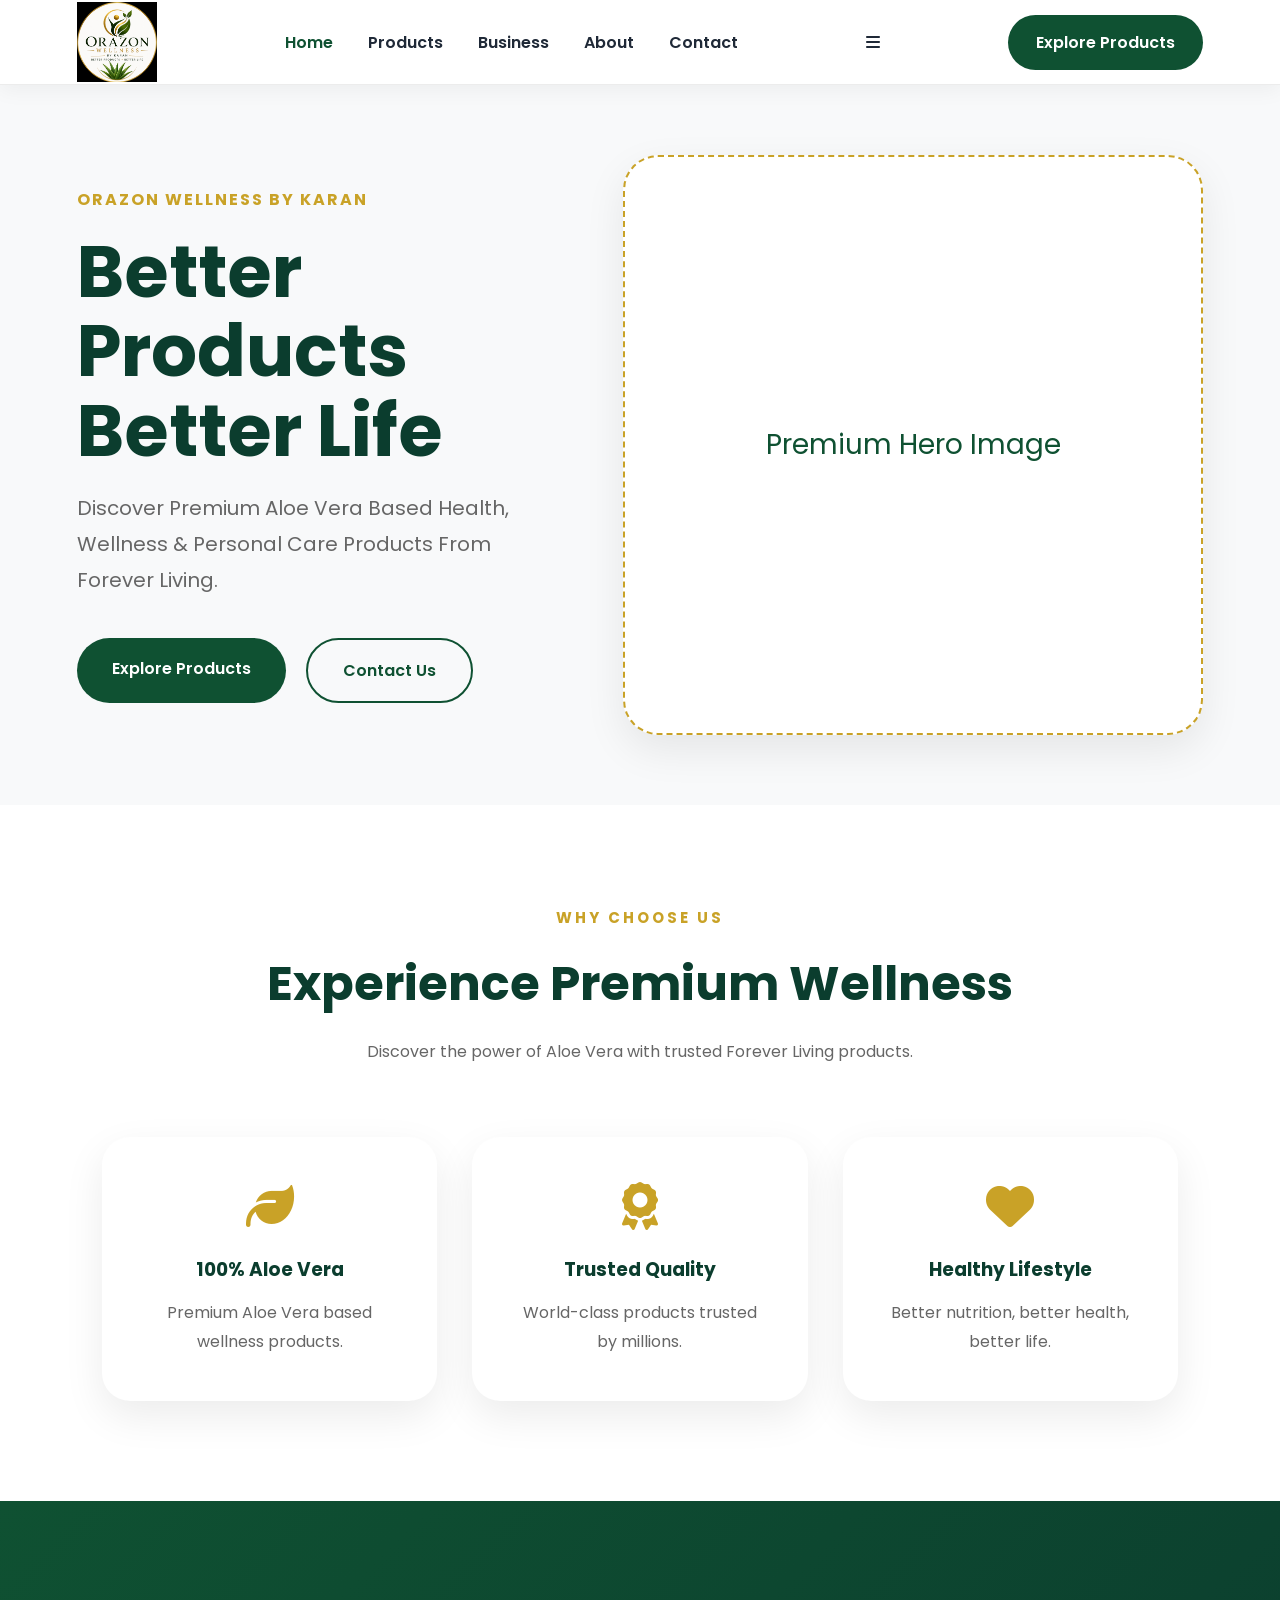
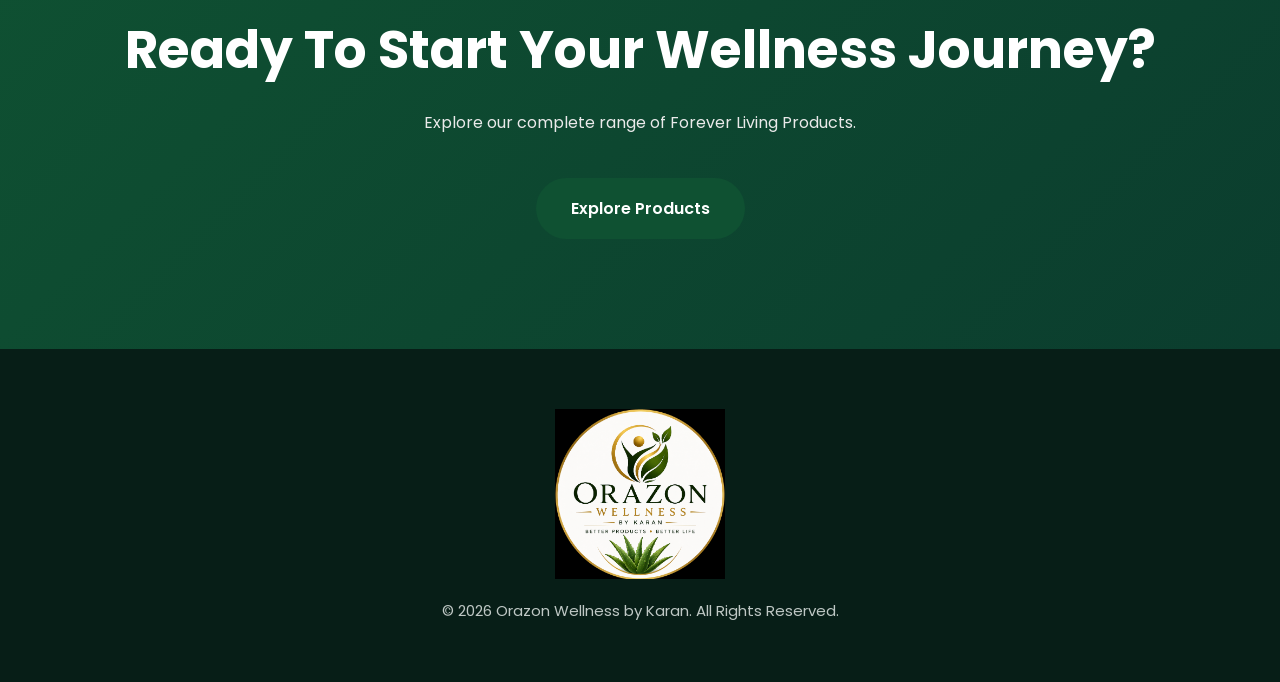
==== index.html @ a156e87a "Add menu toggle button to index.html Added a menu toggle button with an icon for navigation." ====
<!DOCTYPE html>
<html lang="en">

<head>

    <meta charset="UTF-8">

    <meta name="viewport" content="width=device-width, initial-scale=1.0">

    <title>Orazon Wellness | Better Products Better Life</title>

    <link rel="stylesheet" href="style.css">

    <link rel="preconnect" href="https://fonts.googleapis.com">

    <link rel="preconnect" href="https://fonts.gstatic.com" crossorigin>

    <link href="https://fonts.googleapis.com/css2?family=Poppins:wght@300;400;500;600;700;800&display=swap" rel="stylesheet">

    <link rel="stylesheet"
    href="https://cdnjs.cloudflare.com/ajax/libs/font-awesome/6.7.2/css/all.min.css">

</head>

<body>

<!-- ================= HEADER ================= -->

<header class="hero">

    <!-- =============== NAVBAR =============== -->

    <nav class="navbar">

        <a href="index.html" class="logo">

            <img src="images/logo.png" alt="Orazon Wellness Logo">

        </a>

        <ul class="nav-menu">

            <li><a class="active" href="index.html">Home</a></li>

            <li><a href="products.html">Products</a></li>

            <li><a href="business.html">Business</a></li>

            <li><a href="about.html">About</a></li>

            <li><a href="contact.html">Contact</a></li>

        </ul>
        <div class="menu-toggle">

    <i class="fa-solid fa-bars"></i>

</div>

        <a href="products.html" class="nav-btn">

            Explore Products

        </a>

    </nav>

    <!-- =============== HERO =============== -->

    <section class="hero-section">

        <div class="hero-left">

            <span class="hero-top">

                ORAZON WELLNESS BY KARAN

            </span>

            <h1>

                Better Products
                <br>
                Better Life

            </h1>

            <p>

                Discover Premium Aloe Vera Based
                Health, Wellness & Personal Care Products
                From Forever Living.

            </p>

            <div class="hero-buttons">

                <a href="products.html" class="primary-btn">

                    Explore Products

                </a>

                <a href="contact.html" class="secondary-btn">

                    Contact Us

                </a>

            </div>

        </div>

        <div class="hero-right">

            <!-- Hero image પછી ઉમેરશું -->

            <div class="hero-placeholder">

                Premium Hero Image

            </div>

        </div>

    </section>

</header>
<!-- ================= FEATURES ================= -->

<section class="features">

    <div class="container">

        <div class="section-title">

            <span>WHY CHOOSE US</span>

            <h2>Experience Premium Wellness</h2>

            <p>
                Discover the power of Aloe Vera with trusted
                Forever Living products.
            </p>

        </div>

        <div class="features-grid">

            <div class="feature-card">

                <i class="fa-solid fa-leaf"></i>

                <h3>100% Aloe Vera</h3>

                <p>
                    Premium Aloe Vera based wellness products.
                </p>

            </div>

            <div class="feature-card">

                <i class="fa-solid fa-award"></i>

                <h3>Trusted Quality</h3>

                <p>
                    World-class products trusted by millions.
                </p>

            </div>

            <div class="feature-card">

                <i class="fa-solid fa-heart"></i>

                <h3>Healthy Lifestyle</h3>

                <p>
                    Better nutrition, better health, better life.
                </p>

            </div>

        </div>

    </div>

</section>

<!-- ================= CALL TO ACTION ================= -->

<section class="cta">

    <div class="container">

        <h2>Ready To Start Your Wellness Journey?</h2>

        <p>

            Explore our complete range of Forever Living Products.

        </p>

        <a href="products.html" class="primary-btn">

            Explore Products

        </a>

    </div>

</section>

<!-- ================= FOOTER ================= -->

<footer class="footer">

    <div class="container">

        <img src="images/logo.png" alt="Logo" class="footer-logo">

        <p>

            © 2026 Orazon Wellness by Karan.
            All Rights Reserved.

        </p>

    </div>

</footer>

</body>

</html>
---- style.css ----
/*=========================================
        ORAZON WELLNESS
   Apple + Rolex + Forever Style
==========================================*/

/* Google Font */
@import url('https://fonts.googleapis.com/css2?family=Poppins:wght@300;400;500;600;700;800&display=swap');

/* Reset */

*{
    margin:0;
    padding:0;
    box-sizing:border-box;
    font-family:'Poppins',sans-serif;
}

html{
    scroll-behavior:smooth;
}

body{
    background:#F8F9FA;
    color:#1F2937;
    overflow-x:hidden;
}

a{
    text-decoration:none;
}

ul{
    list-style:none;
}

img{
    max-width:100%;
    display:block;
}

/*=========================================
              COLORS
==========================================*/

:root{

    --green:#0F5132;
    --dark:#0B3D2E;
    --gold:#C9A227;
    --white:#ffffff;
    --light:#F8F9FA;
    --text:#1F2937;

    --shadow:0 15px 40px rgba(0,0,0,.08);

}

/*=========================================
              HEADER
==========================================*/

..hero{

    min-height:100vh;

    background:
    radial-gradient(circle at top right,
    rgba(201,162,39,.15),
    transparent 35%),

    radial-gradient(circle at bottom left,
    rgba(15,81,50,.08),
    transparent 40%),

    linear-gradient(135deg,#ffffff,#f8faf9);

}
/*=========================================
              NAVBAR
==========================================*/

.navbar{

    width:100%;
    height:85px;

    display:flex;
    justify-content:space-between;
    align-items:center;

    padding:0 6%;

    position:sticky;
    top:0;

    background:rgba(255,255,255,.95);

    backdrop-filter:blur(15px);

    border-bottom:1px solid #ececec;

    box-shadow:0 5px 20px rgba(0,0,0,.05);

    z-index:999;

}
.logo img{

    width:80px;
    height:auto;
    display:block;

}

.nav-menu{

    display:flex;
    align-items:center;
    gap:35px;

}

.nav-menu a{

    color:var(--text);

    font-weight:600;

    transition:.35s;

}

.nav-menu a:hover{

    color:var(--green);

}

.nav-menu .active{

    color:var(--green);

}

.nav-btn{

    background:var(--green);

    color:#fff;

    padding:15px 28px;

    border-radius:50px;

    font-weight:600;

    transition:.35s;

}

.nav-btn:hover{

    background:var(--gold);

    color:var(--dark);

}

/*=========================================
            HERO SECTION
==========================================*/
.hero-section{

    width:100%;

    max-width:1450px;

    margin:auto;

    padding:70px 6%;

    display:flex;

    justify-content:space-between;

    align-items:center;

    gap:80px;

}
.hero-left{

    flex:1;

}

.hero-top{

    color:var(--gold);

    font-weight:700;

    letter-spacing:2px;

}

.hero-left h1{

    font-size:72px;

    color:var(--dark);

    line-height:1.1;

    margin:20px 0;

}

.hero-left p{

    font-size:20px;

    line-height:1.8;

    color:#666;

    margin-bottom:40px;

}

.hero-buttons{

    display:flex;

    gap:20px;

}

.primary-btn{

    background:var(--green);

    color:#fff;

    padding:18px 35px;

    border-radius:50px;

    font-weight:600;

    transition:.35s;

}

.primary-btn:hover{

    background:var(--gold);

    color:var(--dark);

}

.secondary-btn{

    border:2px solid var(--green);

    color:var(--green);

    padding:18px 35px;

    border-radius:50px;

    font-weight:600;

    transition:.35s;

}

.secondary-btn:hover{

    background:var(--green);

    color:#fff;

}

.hero-right{

    flex:1;

    display:flex;

    justify-content:center;

}

.hero-placeholder{

    width:580px;
    height:580px;

    border-radius:35px;

    background:#fff;

    border:2px dashed var(--gold);

    display:flex;

    justify-content:center;

    align-items:center;

    font-size:28px;

    color:var(--green);

    box-shadow:var(--shadow);

    transition:.4s;

    cursor:pointer;
        
}
.hero-placeholder:hover{

    transform:translateY(-8px);

    box-shadow:0 25px 60px rgba(0,0,0,.12);

}

/*=========================================
            FEATURES SECTION
=========================================*/

.features{

    padding:100px 8%;

    background:#fff;

}

.container{

    max-width:1400px;

    margin:auto;

}

.section-title{

    text-align:center;

    margin-bottom:70px;

}

.section-title span{

    color:var(--gold);

    font-size:15px;

    font-weight:700;

    letter-spacing:3px;

}

.section-title h2{

    font-size:48px;

    color:var(--dark);

    margin:18px 0;

}

.section-title p{

    color:#666;

    max-width:700px;

    margin:auto;

    line-height:1.8;

}

.features-grid{

    display:grid;

    grid-template-columns:repeat(3,1fr);

    gap:35px;

}

.feature-card{

    background:#fff;

    padding:45px;

    border-radius:28px;

    text-align:center;

    box-shadow:0 15px 40px rgba(0,0,0,.08);

    transition:.35s;

}

.feature-card:hover{

    transform:translateY(-10px);

}

.feature-card i{

    font-size:48px;

    color:var(--gold);

    margin-bottom:25px;

}

.feature-card h3{

    color:var(--dark);

    margin-bottom:15px;

}

.feature-card p{

    color:#666;

    line-height:1.8;

}

/*=========================================
            CTA SECTION
=========================================*/

.cta{

    padding:110px 8%;

    background:linear-gradient(135deg,#0F5132,#0B3D2E);

    text-align:center;

}

.cta h2{

    color:#fff;

    font-size:52px;

    margin-bottom:20px;

}

.cta p{

    color:#EAEAEA;

    max-width:700px;

    margin:auto;

    line-height:1.8;

    margin-bottom:40px;

}

.cta .primary-btn{

    display:inline-block;

}

/*=========================================
            FOOTER
=========================================*/

.footer{

    background:#071E17;

    padding:60px 8%;

    text-align:center;

}

.footer-logo{

    width:170px;

    margin:auto;

    margin-bottom:20px;

}

.footer p{

    color:#BFC8C5;

    font-size:15px;

}

/*=========================================
        WHATSAPP BUTTON
=========================================*/

.whatsapp{

    position:fixed;

    right:25px;

    bottom:25px;

    width:65px;

    height:65px;

    background:#25D366;

    color:#fff;

    border-radius:50%;

    display:flex;

    justify-content:center;

    align-items:center;

    font-size:30px;

    box-shadow:0 10px 30px rgba(0,0,0,.25);

    transition:.3s;

    z-index:9999;

}

.whatsapp:hover{

    transform:scale(1.12);

}
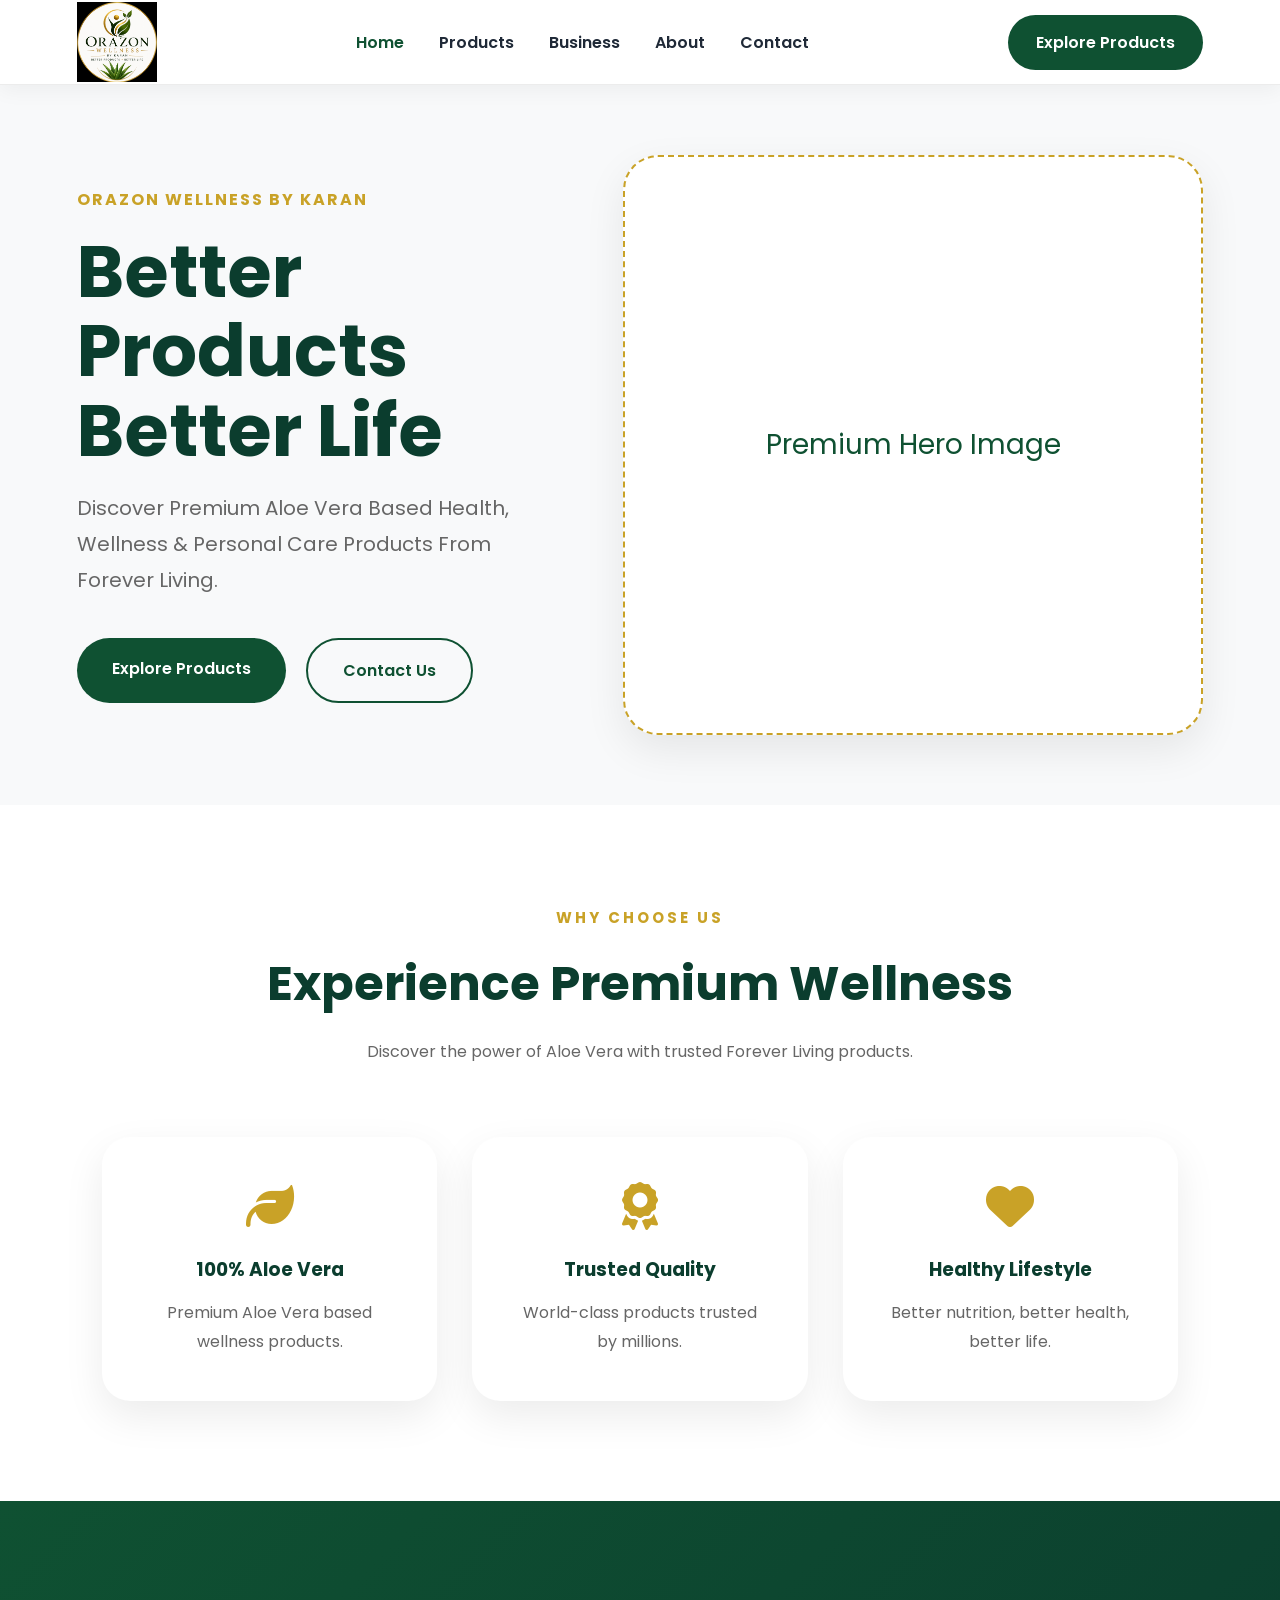
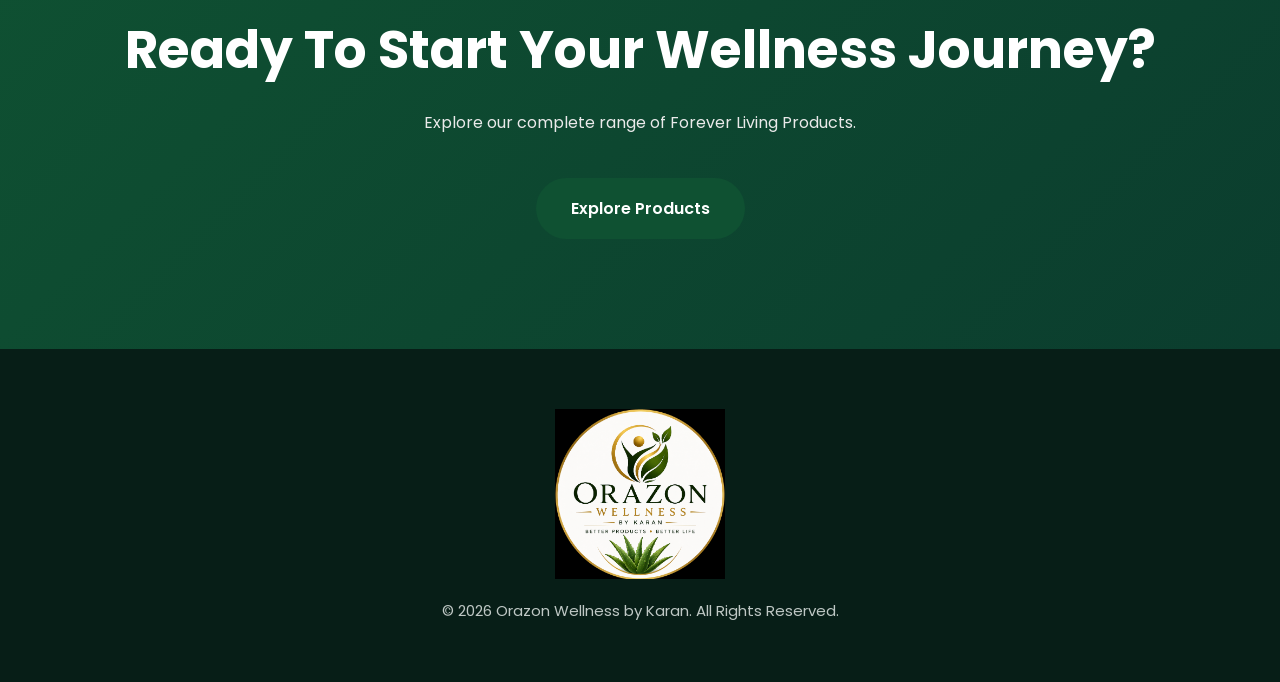
==== commit 3413d217: "Implement menu toggle functionality Added a script to toggle the navigation menu visibility." ====
--- a/index.html
+++ b/index.html
@@ -21,7 +21,6 @@
     href="https://cdnjs.cloudflare.com/ajax/libs/font-awesome/6.7.2/css/all.min.css">
 
 </head>
-
 <body>
 
 <!-- ================= HEADER ================= -->
@@ -232,6 +231,23 @@
 
 </footer>
 
+<script>
+
+const menuToggle = document.querySelector(".menu-toggle");
+
+const navMenu = document.querySelector(".nav-menu");
+
+menuToggle.addEventListener("click", () => {
+
+    navMenu.classList.toggle("show-menu");
+
+});
+
+</script>
+
 </body>
 
 </html>
+</body>
+
+</html>
--- a/style.css
+++ b/style.css
@@ -569,3 +569,37 @@
     transform:scale(1.12);
 
 }
+/*=========================
+   MOBILE NAVBAR
+=========================*/
+
+.menu-toggle{
+
+    display:none;
+    font-size:30px;
+    color:var(--green);
+    cursor:pointer;
+
+}
+
+@media(max-width:768px){
+
+    .menu-toggle{
+
+        display:block;
+
+    }
+
+    .nav-btn{
+
+        display:none;
+
+    }
+
+    .nav-menu{
+
+        display:none;
+
+    }
+
+}
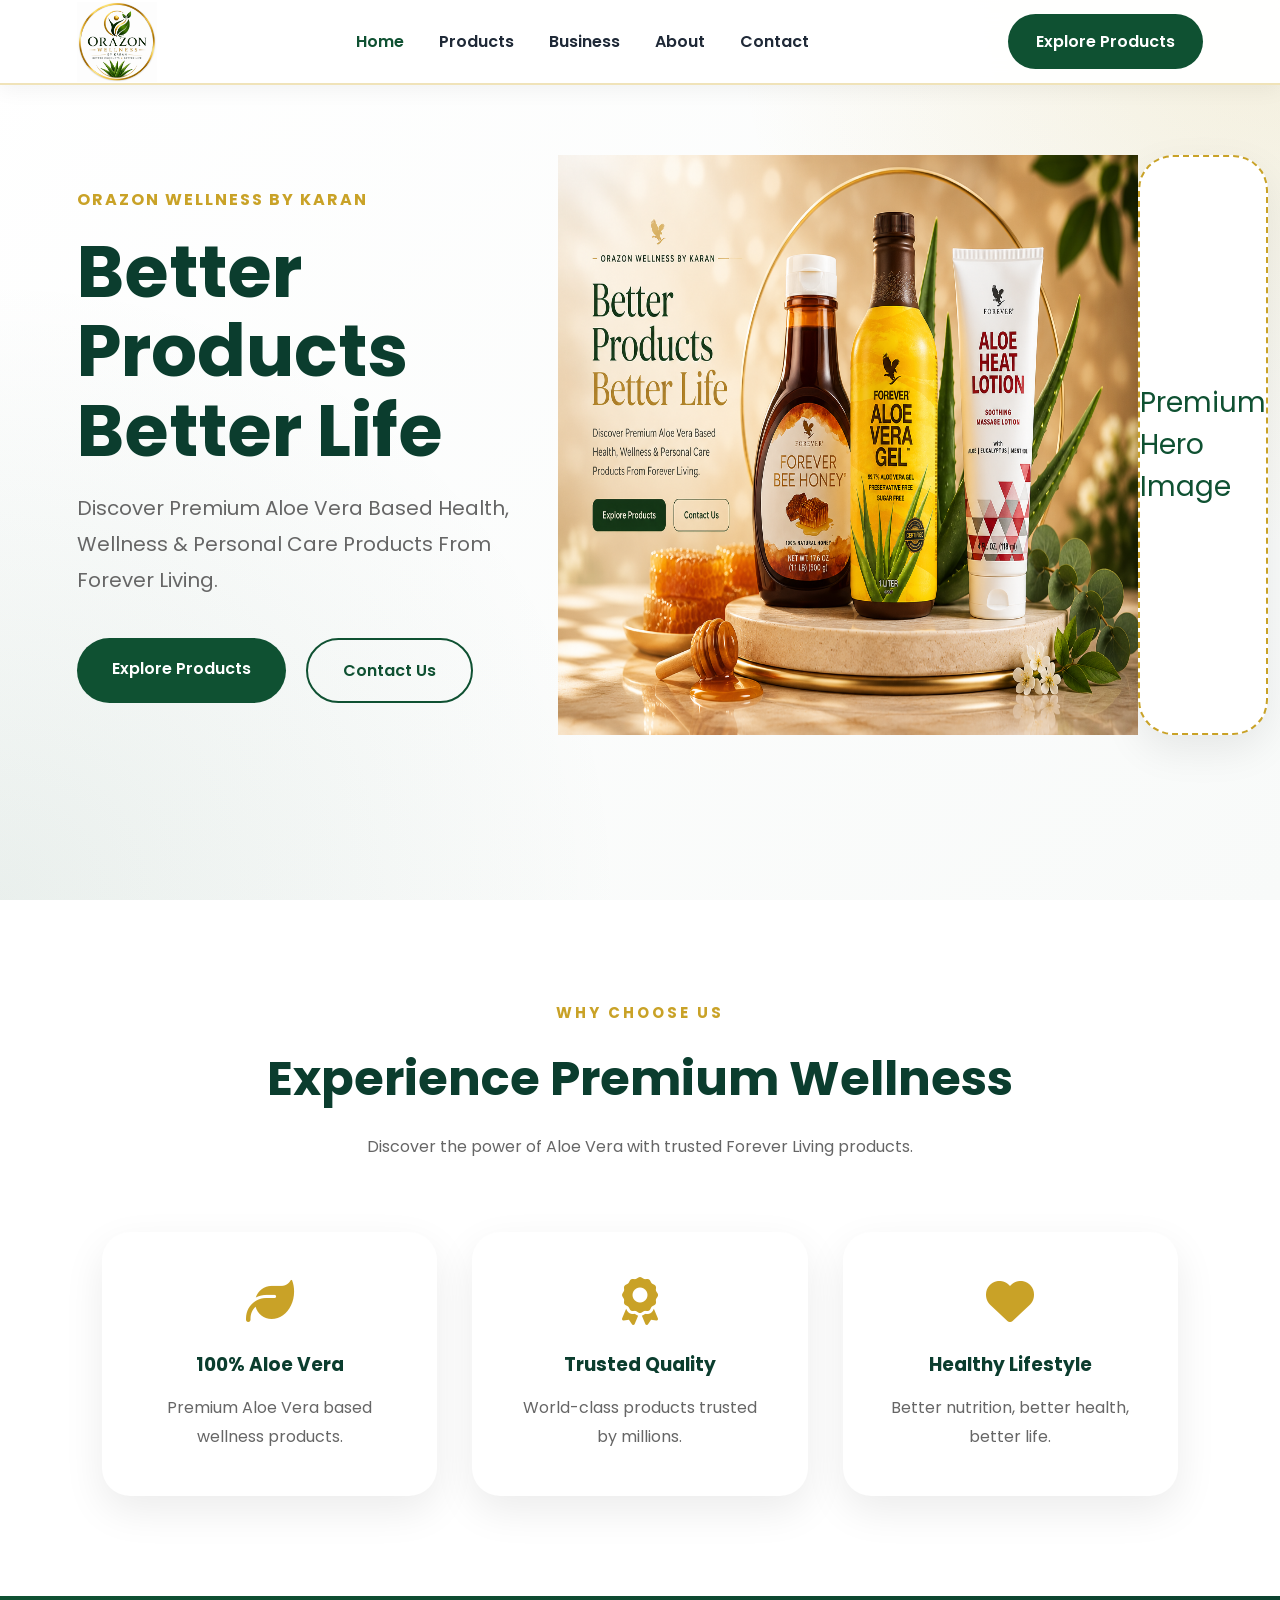
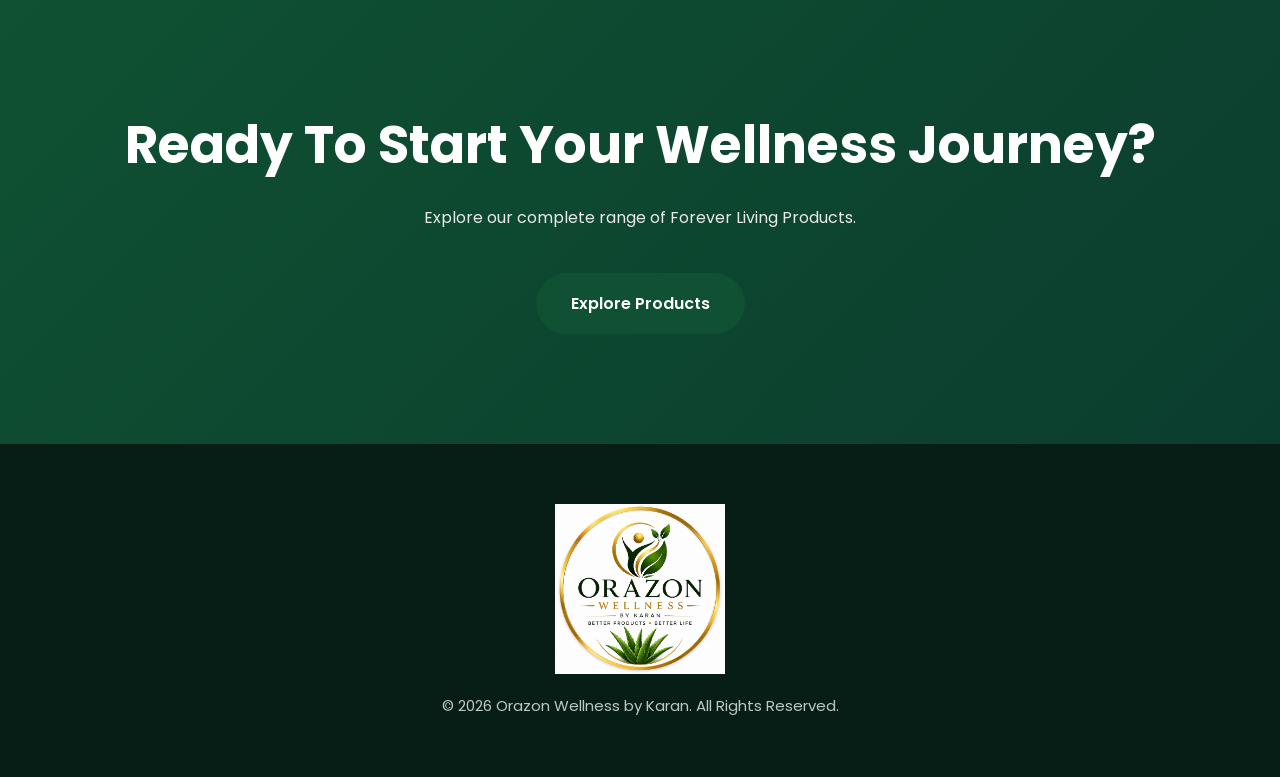
==== commit 4eee6ab5: "Add hero image to the right section of index.html" ====
--- a/index.html
+++ b/index.html
@@ -112,7 +112,7 @@
 
         <div class="hero-right">
 
-            <!-- Hero image પછી ઉમેરશું -->
+            <img src="images/hero-products.png" alt="Orazon Wellness Hero">
 
             <div class="hero-placeholder">
 
--- a/style.css
+++ b/style.css
@@ -59,7 +59,7 @@
               HEADER
 ==========================================*/
 
-..hero{
+.hero{
 
     min-height:100vh;
 
@@ -96,8 +96,7 @@
     background:rgba(255,255,255,.95);
 
     backdrop-filter:blur(15px);
-
-    border-bottom:1px solid #ececec;
+    border-bottom:2px solid rgba(212,175,55,.35);
 
     box-shadow:0 5px 20px rgba(0,0,0,.05);
 
@@ -569,37 +568,133 @@
     transform:scale(1.12);
 
 }
-/*=========================
-   MOBILE NAVBAR
-=========================*/
+/* ================= MOBILE ================= */
 
 .menu-toggle{
-
     display:none;
-    font-size:30px;
+    font-size:28px;
     color:var(--green);
     cursor:pointer;
-
-}
-
-@media(max-width:768px){
+}
+
+@media (max-width:768px){
+
+.logo{
+    width:48px;
+    height:48px;
+
+    display:flex;
+    justify-content:center;
+    align-items:center;
+}
+
+.logo img{
+    width:48px;
+    height:48px;
+
+    object-fit:contain;
+    display:block;
+}
+    /* Navbar */
+
+    .navbar{
+        height:70px;
+        padding:0 20px;
+    }
 
     .menu-toggle{
-
         display:block;
-
     }
 
     .nav-btn{
-
         display:none;
-
     }
 
     .nav-menu{
-
+        position:absolute;
+        top:70px;
+        left:0;
+        width:100%;
+        background:#fff;
         display:none;
-
-    }
-
-}
+        flex-direction:column;
+        align-items:center;
+        gap:20px;
+        padding:25px 0;
+        box-shadow:0 10px 25px rgba(0,0,0,.08);
+        z-index:999;
+    }
+
+    .nav-menu.show-menu{
+        display:flex;
+    }
+
+    /* Hero */
+
+    .hero-section{
+        flex-direction:column-reverse;
+        text-align:center;
+        gap:40px;
+        padding:50px 6%;
+    }
+
+    .hero-left h1{
+        font-size:42px;
+        line-height:1.2;
+    }
+
+    .hero-top{
+        font-size:14px;
+        letter-spacing:2px;
+    }
+
+    .hero-left p{
+        font-size:17px;
+    }
+
+    .hero-buttons{
+        justify-content:center;
+        flex-wrap:wrap;
+        gap:15px;
+    }
+
+    .primary-btn,
+    .secondary-btn{
+        padding:14px 24px;
+    }
+
+    .hero-placeholder{
+        width:100%;
+        max-width:320px;
+        height:320px;
+    }
+
+    /* Features */
+
+    .features-grid{
+        grid-template-columns:1fr;
+        gap:25px;
+    }
+
+    .feature-card{
+        padding:30px;
+    }
+
+    /* CTA */
+
+    .cta{
+        padding:80px 6%;
+    }
+
+    .cta h2{
+        font-size:34px;
+    }
+
+    /* Footer */
+
+    .footer{
+        text-align:center;
+        padding:40px 6%;
+    }
+
+}
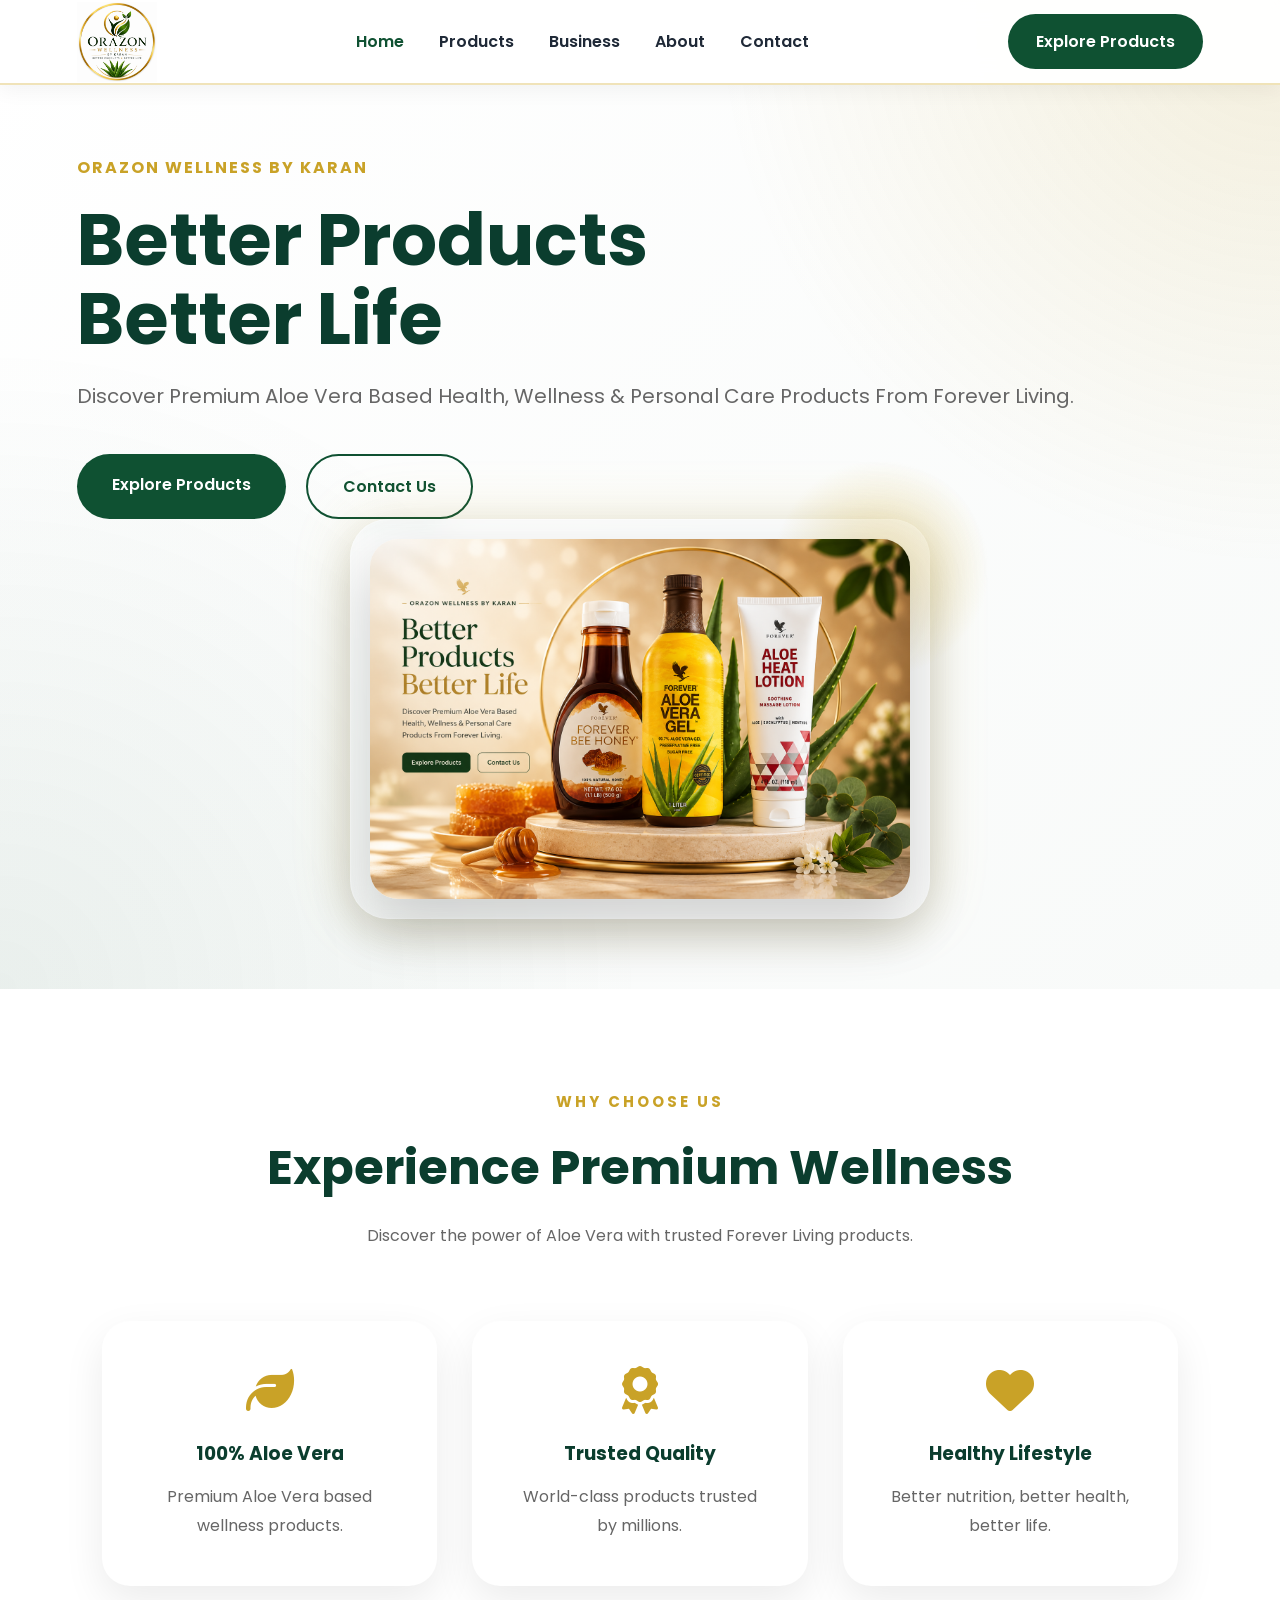
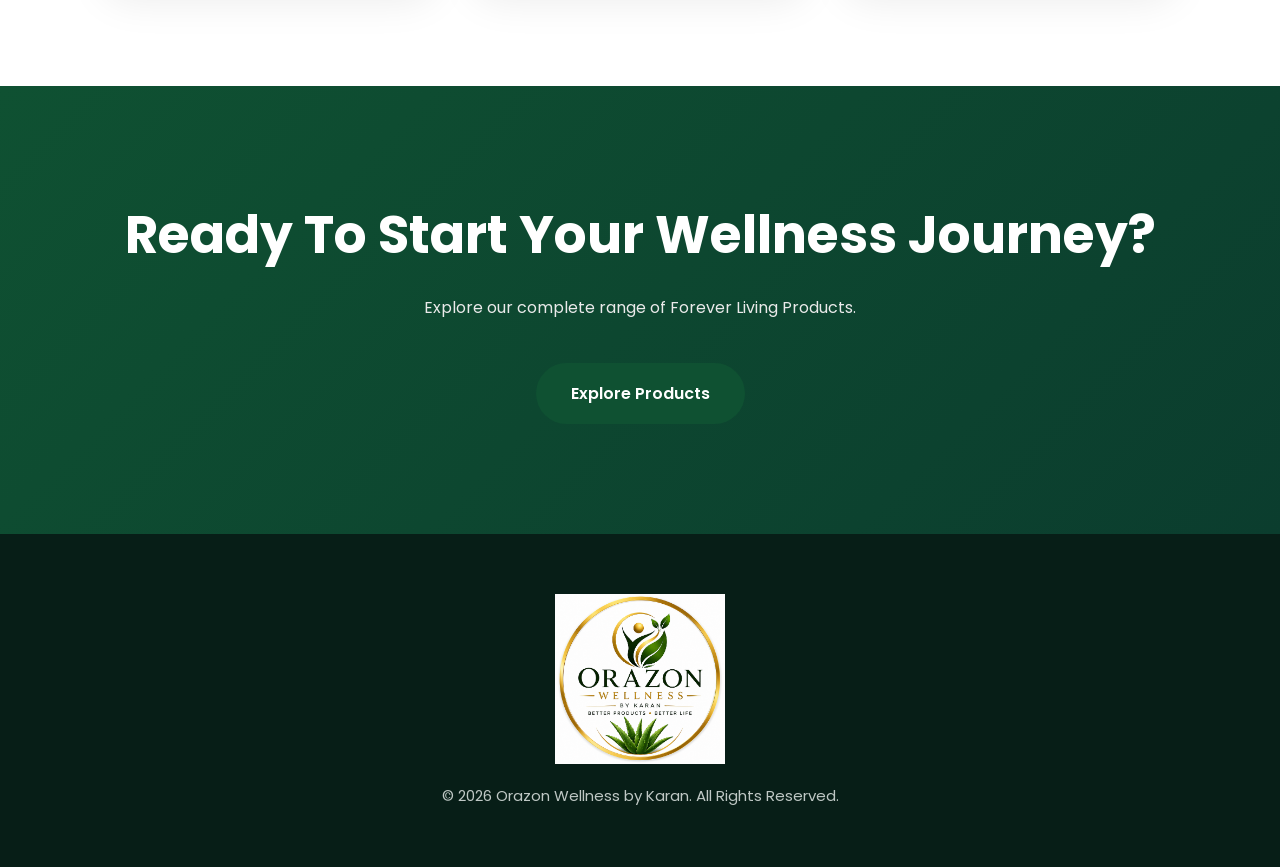
==== commit 6e491282: "Update hero section in index.html Refactor hero section layout and improve image structure." ====
--- a/index.html
+++ b/index.html
@@ -107,21 +107,13 @@
                 </a>
 
             </div>
-
-        </div>
-
-        <div class="hero-right">
-
-            <img src="images/hero-products.png" alt="Orazon Wellness Hero">
-
-            <div class="hero-placeholder">
-
-                Premium Hero Image
-
-            </div>
-
-        </div>
-
+            
+<div class="hero-right">
+    <div class="hero-image">
+        <img src="images/hero-products.png" alt="Orazon Wellness Hero">
+    </div>
+</div>
+            
     </section>
 
 </header>
--- a/style.css
+++ b/style.css
@@ -293,33 +293,88 @@
 
 }
 
-.hero-placeholder{
-
-    width:580px;
-    height:580px;
-
-    border-radius:35px;
-
-    background:#fff;
-
-    border:2px dashed var(--gold);
-
-    display:flex;
-
-    justify-content:center;
-
-    align-items:center;
-
-    font-size:28px;
-
-    color:var(--green);
-
-    box-shadow:var(--shadow);
+/*=========================
+      PREMIUM HERO IMAGE
+=========================*/
+
+.hero-image{
+    position:relative;
+    width:100%;
+    max-width:580px;
+    margin:auto;
+    padding:20px;
+}
+
+.hero-image::before{
+    content:"";
+    position:absolute;
+    inset:0;
+
+    background:rgba(255,255,255,.18);
+    backdrop-filter:blur(14px);
+    -webkit-backdrop-filter:blur(14px);
+
+    border:1px solid rgba(255,255,255,.35);
+    border-radius:38px;
+
+    box-shadow:
+    0 15px 45px rgba(0,0,0,.10),
+    0 0 60px rgba(212,175,55,.18);
+
+    z-index:0;
+}
+
+.hero-image::after{
+    content:"";
+    position:absolute;
+    width:220px;
+    height:220px;
+
+    background:radial-gradient(circle,
+    rgba(212,175,55,.35) 0%,
+    rgba(212,175,55,0) 70%);
+
+    top:-60px;
+    right:-60px;
+
+    z-index:0;
+}
+
+.hero-image img{
+    position:relative;
+    z-index:2;
+
+    width:100%;
+    display:block;
+
+    border-radius:28px;
+
+    box-shadow:
+    0 25px 60px rgba(0,0,0,.18);
+
+    animation:floatHero 5s ease-in-out infinite;
 
     transition:.4s;
-
-    cursor:pointer;
-        
+}
+
+.hero-image img:hover{
+    transform:scale(1.03);
+}
+
+@keyframes floatHero{
+
+    0%{
+        transform:translateY(0);
+    }
+
+    50%{
+        transform:translateY(-12px);
+    }
+
+    100%{
+        transform:translateY(0);
+    }
+
 }
 .hero-placeholder:hover{
 
@@ -637,6 +692,17 @@
         gap:40px;
         padding:50px 6%;
     }
+    .hero-image{
+    max-width:340px;
+    padding:10px;
+}
+
+.hero-image::after{
+    width:140px;
+    height:140px;
+    top:-30px;
+    right:-30px;
+}
 
     .hero-left h1{
         font-size:42px;
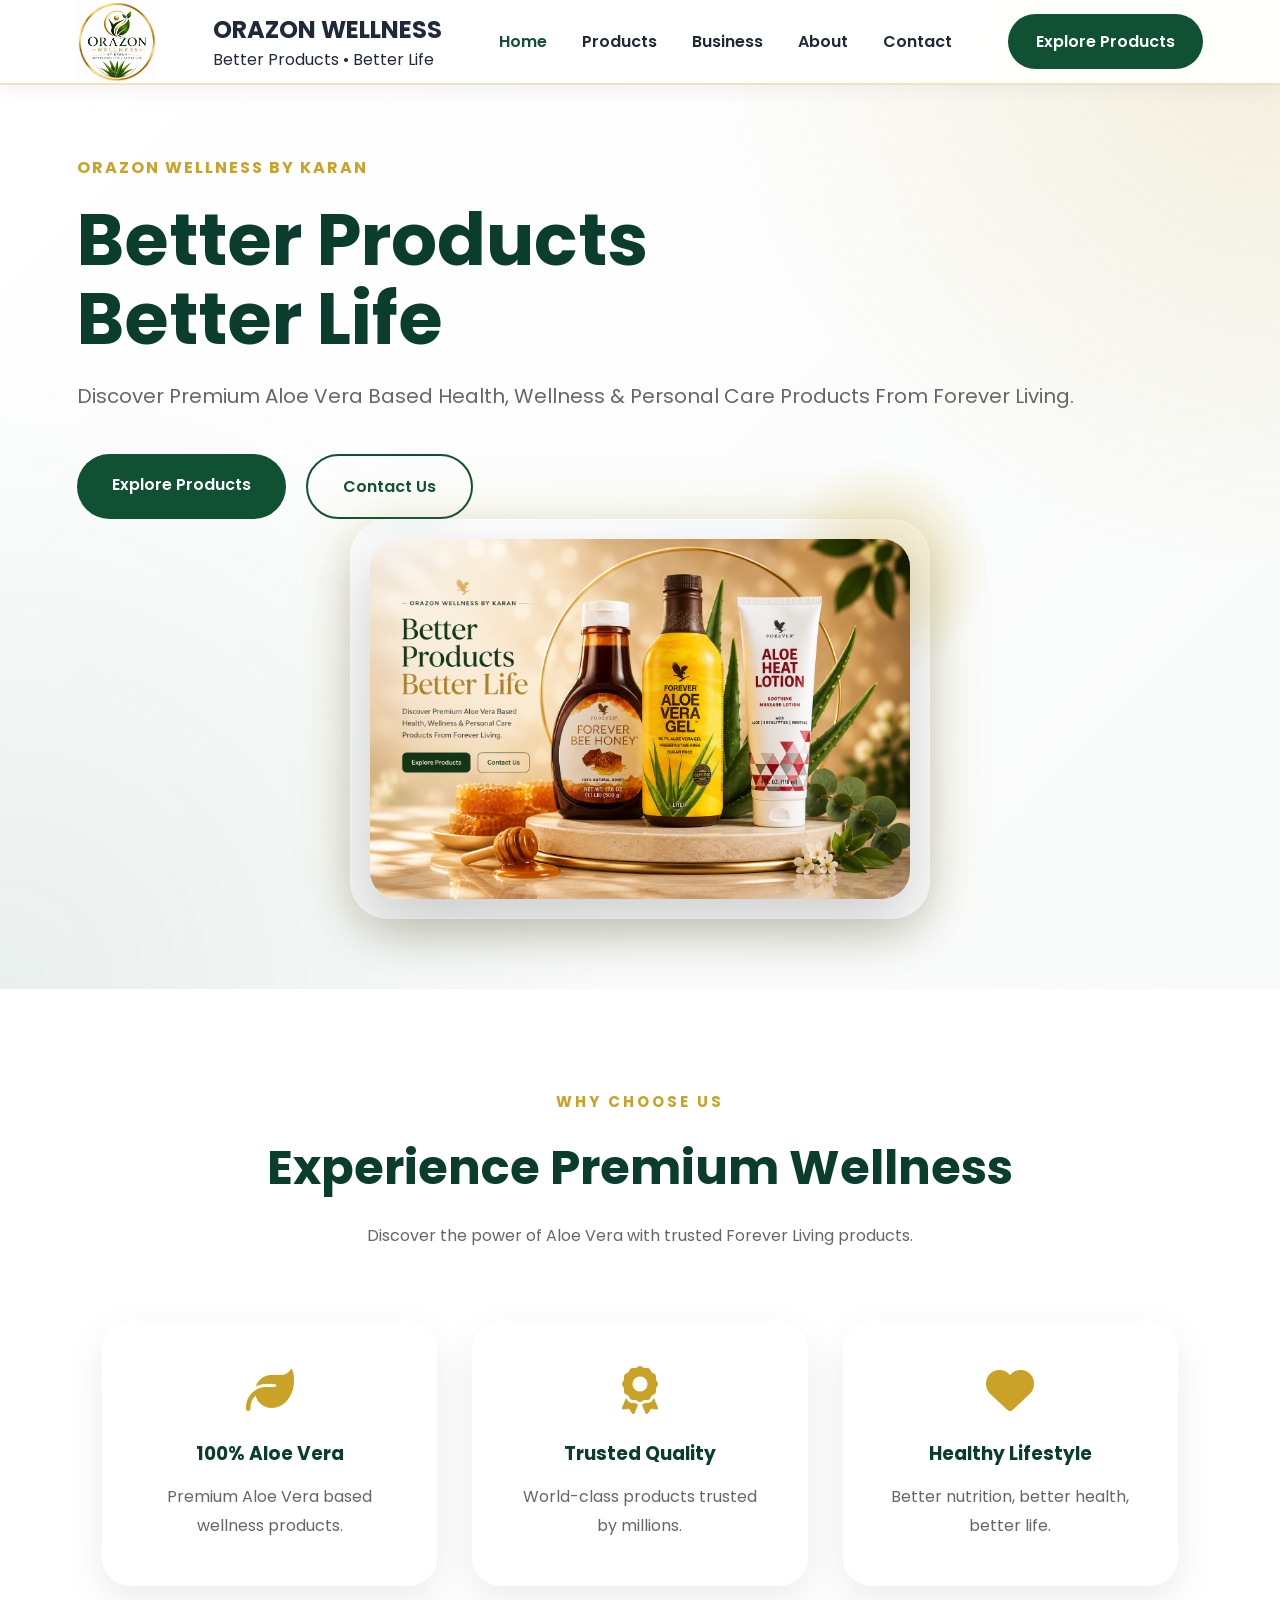
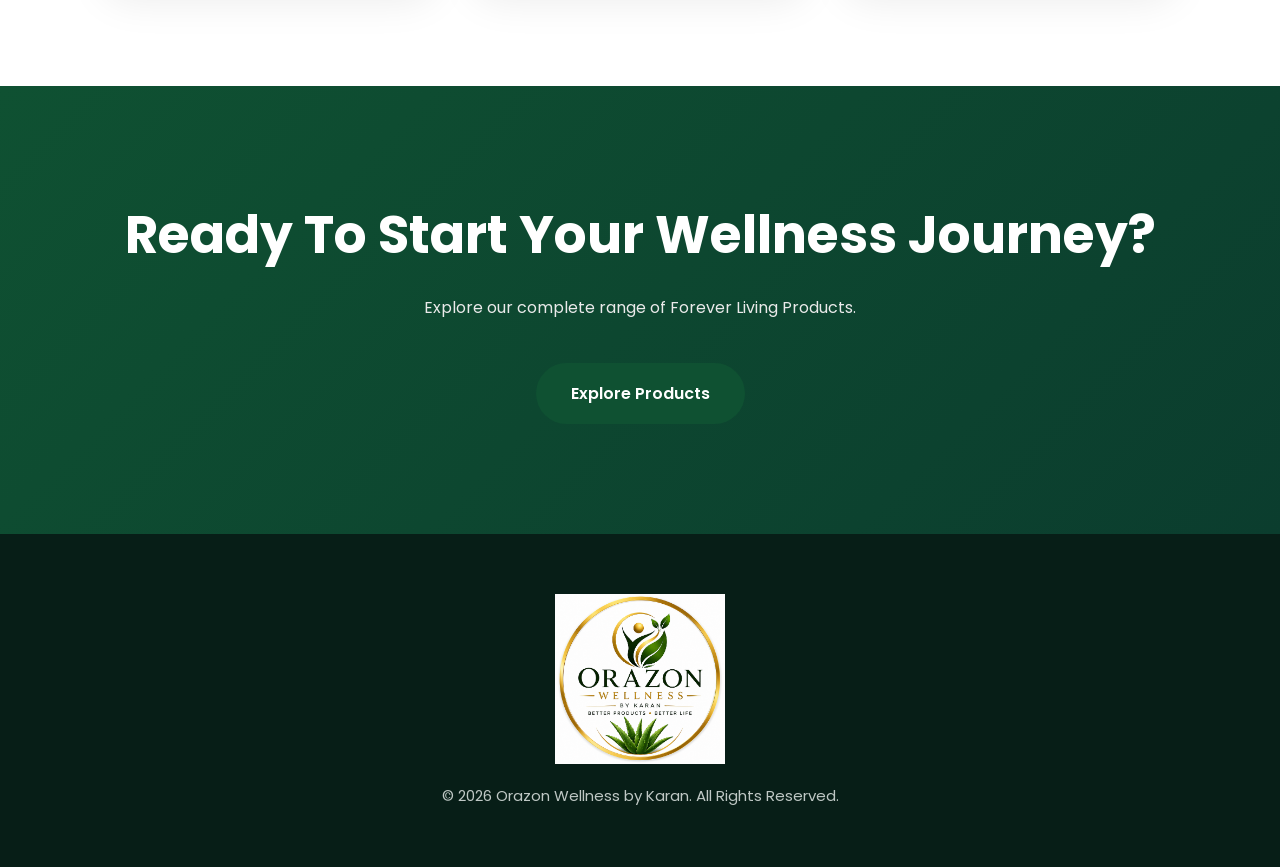
==== commit 828c1f7a: "Add brand text and slogan to index.html" ====
--- a/index.html
+++ b/index.html
@@ -36,6 +36,10 @@
             <img src="images/logo.png" alt="Orazon Wellness Logo">
 
         </a>
+        <div class="brand-text">
+    <h2>ORAZON WELLNESS</h2>
+    <p>Better Products • Better Life</p>
+</div>
 
         <ul class="nav-menu">
 
--- a/style.css
+++ b/style.css
@@ -692,18 +692,29 @@
         gap:40px;
         padding:50px 6%;
     }
-    .hero-image{
+    /* Hero Image Mobile */
+
+.hero-image{
+    width:100%;
+    max-width:100%;
+    padding:0;
+    display:flex;
+    justify-content:center;
+    align-items:center;
+}
+
+.hero-image img{
+    width:90%;
     max-width:340px;
-    padding:10px;
+    height:auto;
+    display:block;
+    margin:0 auto;
+    border-radius:20px;
 }
 
 .hero-image::after{
-    width:140px;
-    height:140px;
-    top:-30px;
-    right:-30px;
-}
-
+    display:none;
+}
     .hero-left h1{
         font-size:42px;
         line-height:1.2;
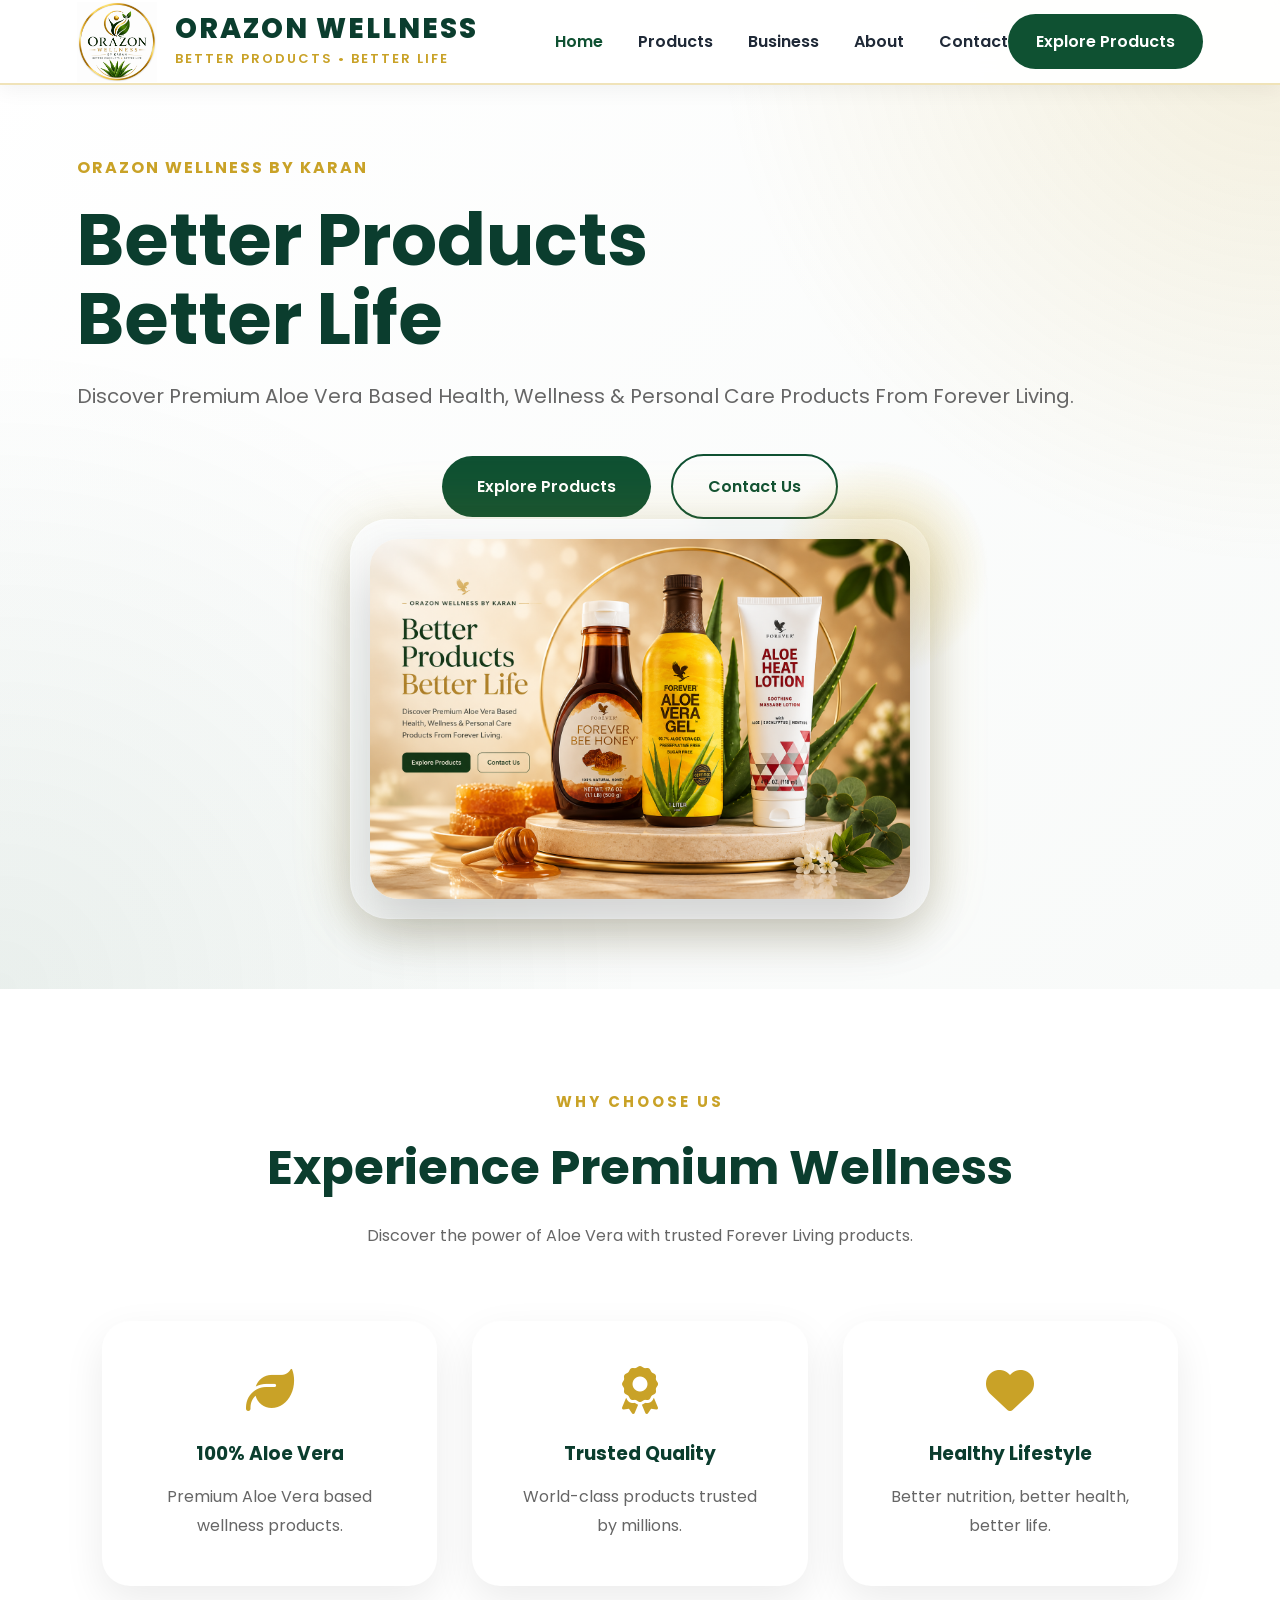
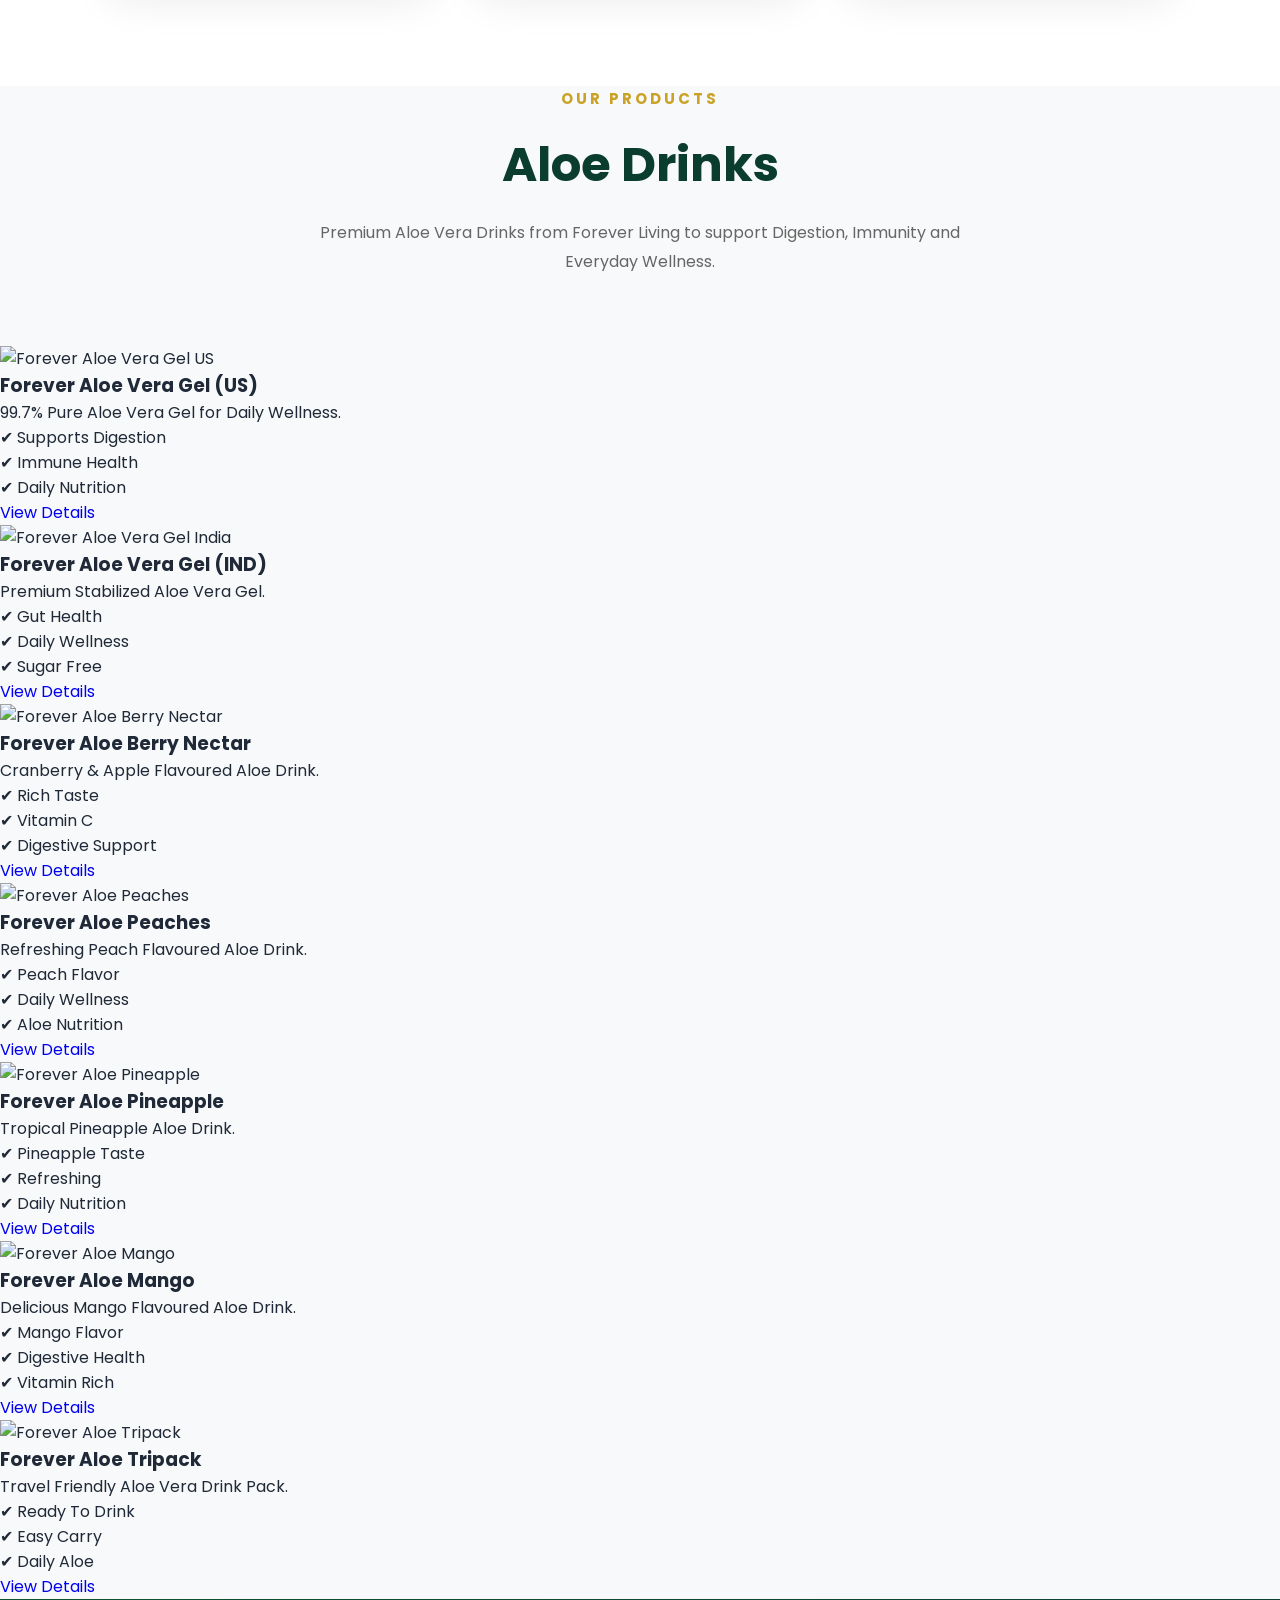
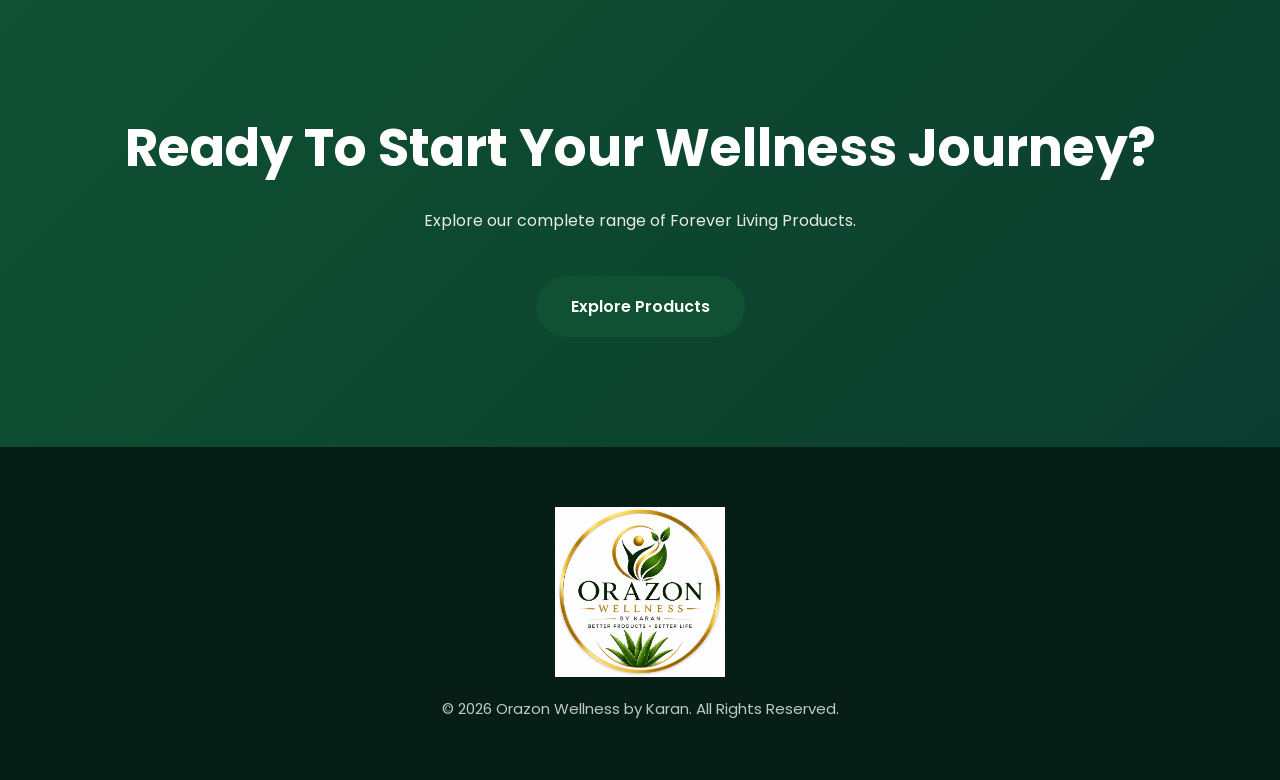
==== commit 4bcc4782: "Add Aloe Drinks section with product listings Added a new section for Aloe Drinks with product detai" ====
--- a/index.html
+++ b/index.html
@@ -183,7 +183,162 @@
     </div>
 
 </section>
-
+<!-- ================= Aloe Drinks Section ================= -->
+
+<section class="aloe-drinks" id="aloe-drinks">
+
+    <div class="section-title">
+        <span>OUR PRODUCTS</span>
+        <h2>Aloe Drinks</h2>
+        <p>
+            Premium Aloe Vera Drinks from Forever Living to support
+            Digestion, Immunity and Everyday Wellness.
+        </p>
+    </div>
+
+    <div class="products-grid">
+
+        <!-- Product 1 -->
+        <div class="product-card">
+
+            <img src="images/aloe-drinks/aloe-vera-gel-us.png" alt="Forever Aloe Vera Gel US">
+
+            <h3>Forever Aloe Vera Gel (US)</h3>
+
+            <p>99.7% Pure Aloe Vera Gel for Daily Wellness.</p>
+
+            <ul>
+                <li>✔ Supports Digestion</li>
+                <li>✔ Immune Health</li>
+                <li>✔ Daily Nutrition</li>
+            </ul>
+
+            <a href="#" class="product-btn">View Details</a>
+
+        </div>
+
+        <!-- Product 2 -->
+        <div class="product-card">
+
+            <img src="images/aloe-drinks/aloe-vera-gel-ind.png" alt="Forever Aloe Vera Gel India">
+
+            <h3>Forever Aloe Vera Gel (IND)</h3>
+
+            <p>Premium Stabilized Aloe Vera Gel.</p>
+
+            <ul>
+                <li>✔ Gut Health</li>
+                <li>✔ Daily Wellness</li>
+                <li>✔ Sugar Free</li>
+            </ul>
+
+            <a href="#" class="product-btn">View Details</a>
+
+        </div>
+
+        <!-- Product 3 -->
+
+        <div class="product-card">
+
+            <img src="images/aloe-drinks/aloe-berry-nectar.png" alt="Forever Aloe Berry Nectar">
+
+            <h3>Forever Aloe Berry Nectar</h3>
+
+            <p>Cranberry & Apple Flavoured Aloe Drink.</p>
+
+            <ul>
+                <li>✔ Rich Taste</li>
+                <li>✔ Vitamin C</li>
+                <li>✔ Digestive Support</li>
+            </ul>
+
+            <a href="#" class="product-btn">View Details</a>
+
+        </div>
+
+        <!-- Product 4 -->
+
+        <div class="product-card">
+
+            <img src="images/aloe-drinks/aloe-peaches.png" alt="Forever Aloe Peaches">
+
+            <h3>Forever Aloe Peaches</h3>
+
+            <p>Refreshing Peach Flavoured Aloe Drink.</p>
+
+            <ul>
+                <li>✔ Peach Flavor</li>
+                <li>✔ Daily Wellness</li>
+                <li>✔ Aloe Nutrition</li>
+            </ul>
+
+            <a href="#" class="product-btn">View Details</a>
+
+        </div>
+
+        <!-- Product 5 -->
+
+        <div class="product-card">
+
+            <img src="images/aloe-drinks/aloe-pineapple.png" alt="Forever Aloe Pineapple">
+
+            <h3>Forever Aloe Pineapple</h3>
+
+            <p>Tropical Pineapple Aloe Drink.</p>
+
+            <ul>
+                <li>✔ Pineapple Taste</li>
+                <li>✔ Refreshing</li>
+                <li>✔ Daily Nutrition</li>
+            </ul>
+
+            <a href="#" class="product-btn">View Details</a>
+
+        </div>
+
+        <!-- Product 6 -->
+
+        <div class="product-card">
+
+            <img src="images/aloe-drinks/aloe-mango.png" alt="Forever Aloe Mango">
+
+            <h3>Forever Aloe Mango</h3>
+
+            <p>Delicious Mango Flavoured Aloe Drink.</p>
+
+            <ul>
+                <li>✔ Mango Flavor</li>
+                <li>✔ Digestive Health</li>
+                <li>✔ Vitamin Rich</li>
+            </ul>
+
+            <a href="#" class="product-btn">View Details</a>
+
+        </div>
+
+        <!-- Product 7 -->
+
+        <div class="product-card">
+
+            <img src="images/aloe-drinks/aloe-tripak-330ml.png" alt="Forever Aloe Tripack">
+
+            <h3>Forever Aloe Tripack</h3>
+
+            <p>Travel Friendly Aloe Vera Drink Pack.</p>
+
+            <ul>
+                <li>✔ Ready To Drink</li>
+                <li>✔ Easy Carry</li>
+                <li>✔ Daily Aloe</li>
+            </ul>
+
+            <a href="#" class="product-btn">View Details</a>
+
+        </div>
+
+    </div>
+
+</section>
 <!-- ================= CALL TO ACTION ================= -->
 
 <section class="cta">
@@ -241,9 +396,7 @@
 
 </script>
 
+
 </body>
 
 </html>
-</body>
-
-</html>
--- a/style.css
+++ b/style.css
@@ -164,7 +164,33 @@
     color:var(--dark);
 
 }
-
+/*=========================
+      BRAND TEXT
+=========================*/
+
+.brand-text{
+    display:flex;
+    flex-direction:column;
+    margin-left:18px;
+    flex:1;
+}
+
+.brand-text h2{
+    font-size:28px;
+    font-weight:800;
+    color:var(--dark);
+    letter-spacing:2px;
+    line-height:1;
+}
+
+.brand-text p{
+    margin-top:6px;
+    color:var(--gold);
+    font-size:13px;
+    font-weight:600;
+    letter-spacing:2px;
+    text-transform:uppercase;
+}
 /*=========================================
             HERO SECTION
 ==========================================*/
@@ -228,11 +254,18 @@
 }
 
 .hero-buttons{
-
     display:flex;
-
+    justify-content:center;
+    align-items:center;
     gap:20px;
-
+    flex-wrap:wrap;
+    margin-top:35px;
+}
+
+.hero-buttons a{
+    display:inline-flex;
+    align-items:center;
+    justify-content:center;
 }
 
 .primary-btn{
@@ -730,10 +763,10 @@
     }
 
     .hero-buttons{
-        justify-content:center;
-        flex-wrap:wrap;
-        gap:15px;
-    }
+    flex-direction:column;
+    align-items:center;
+    gap:18px;
+}
 
     .primary-btn,
     .secondary-btn{
@@ -773,5 +806,17 @@
         text-align:center;
         padding:40px 6%;
     }
-
-}
+.brand-text{
+    margin-left:12px;
+}
+
+.brand-text h2{
+    font-size:16px;
+    letter-spacing:1px;
+}
+
+.brand-text p{
+    font-size:9px;
+    letter-spacing:1px;
+}
+}
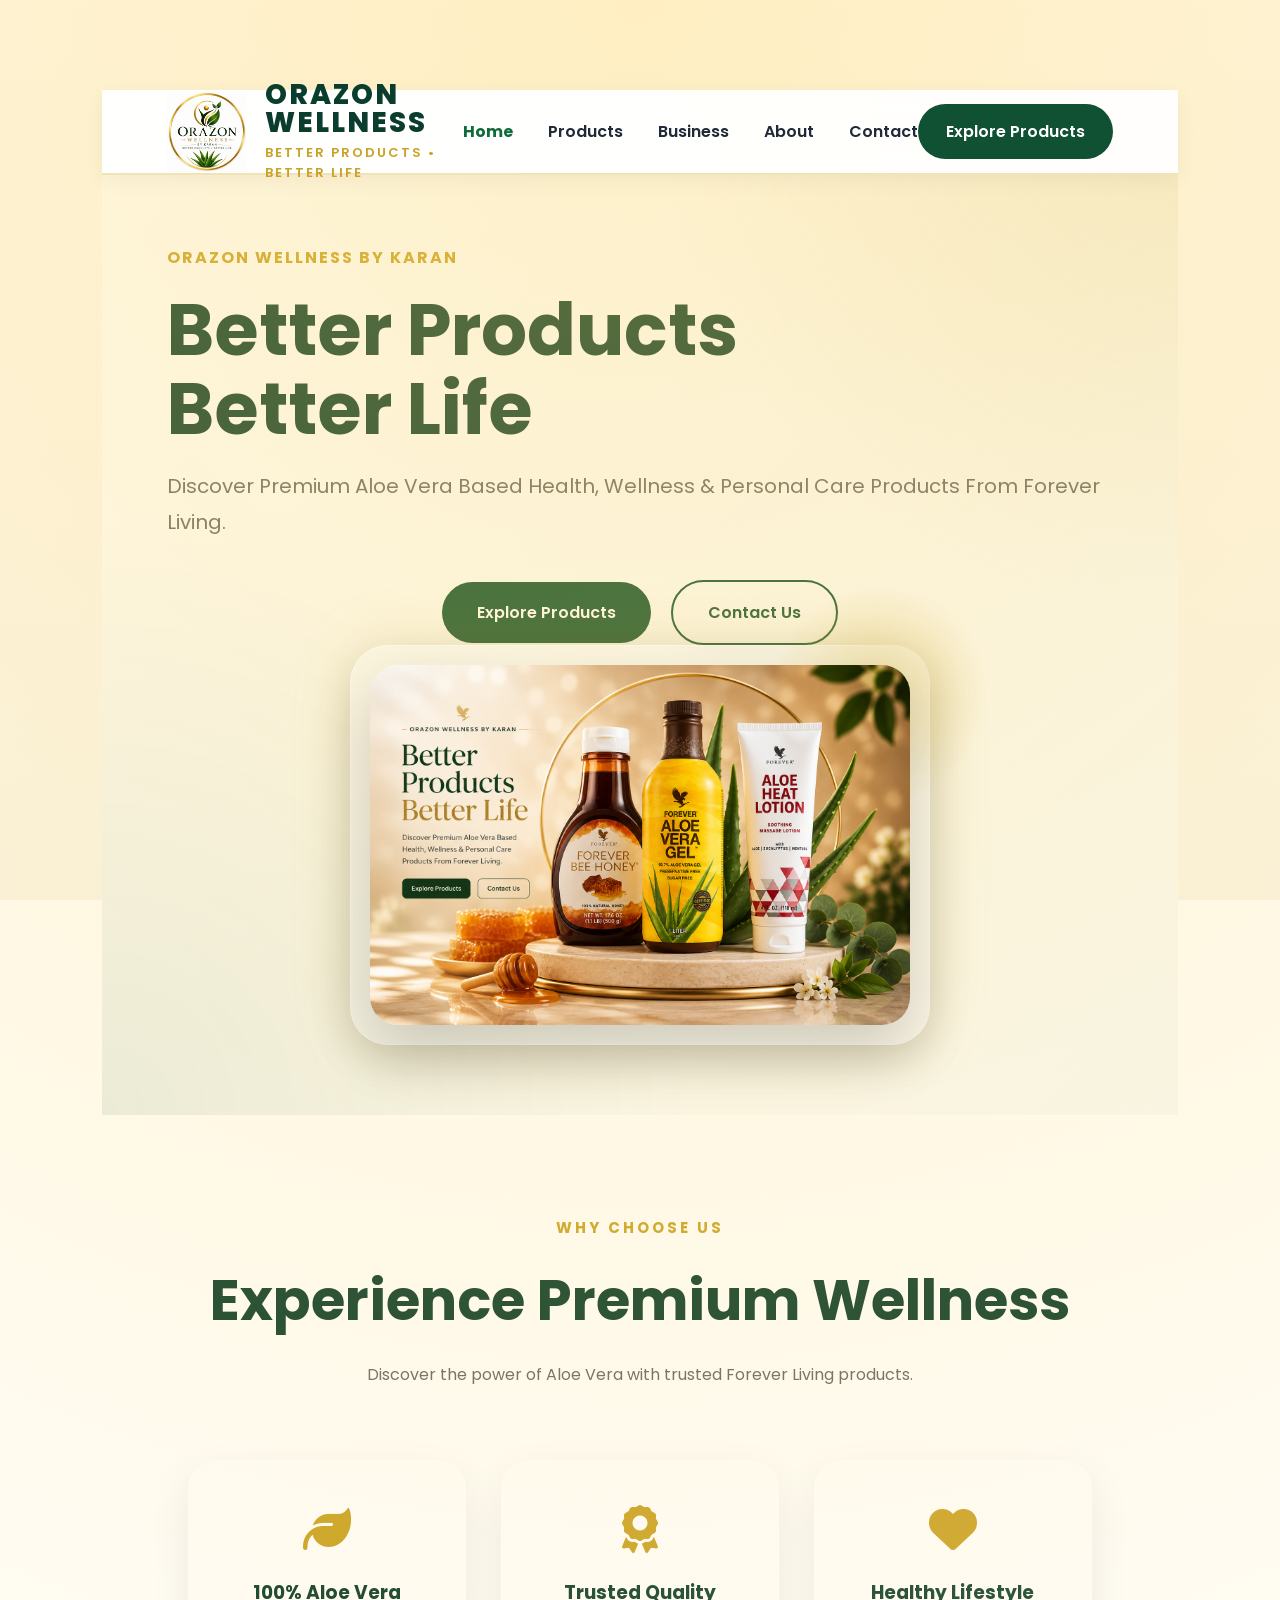
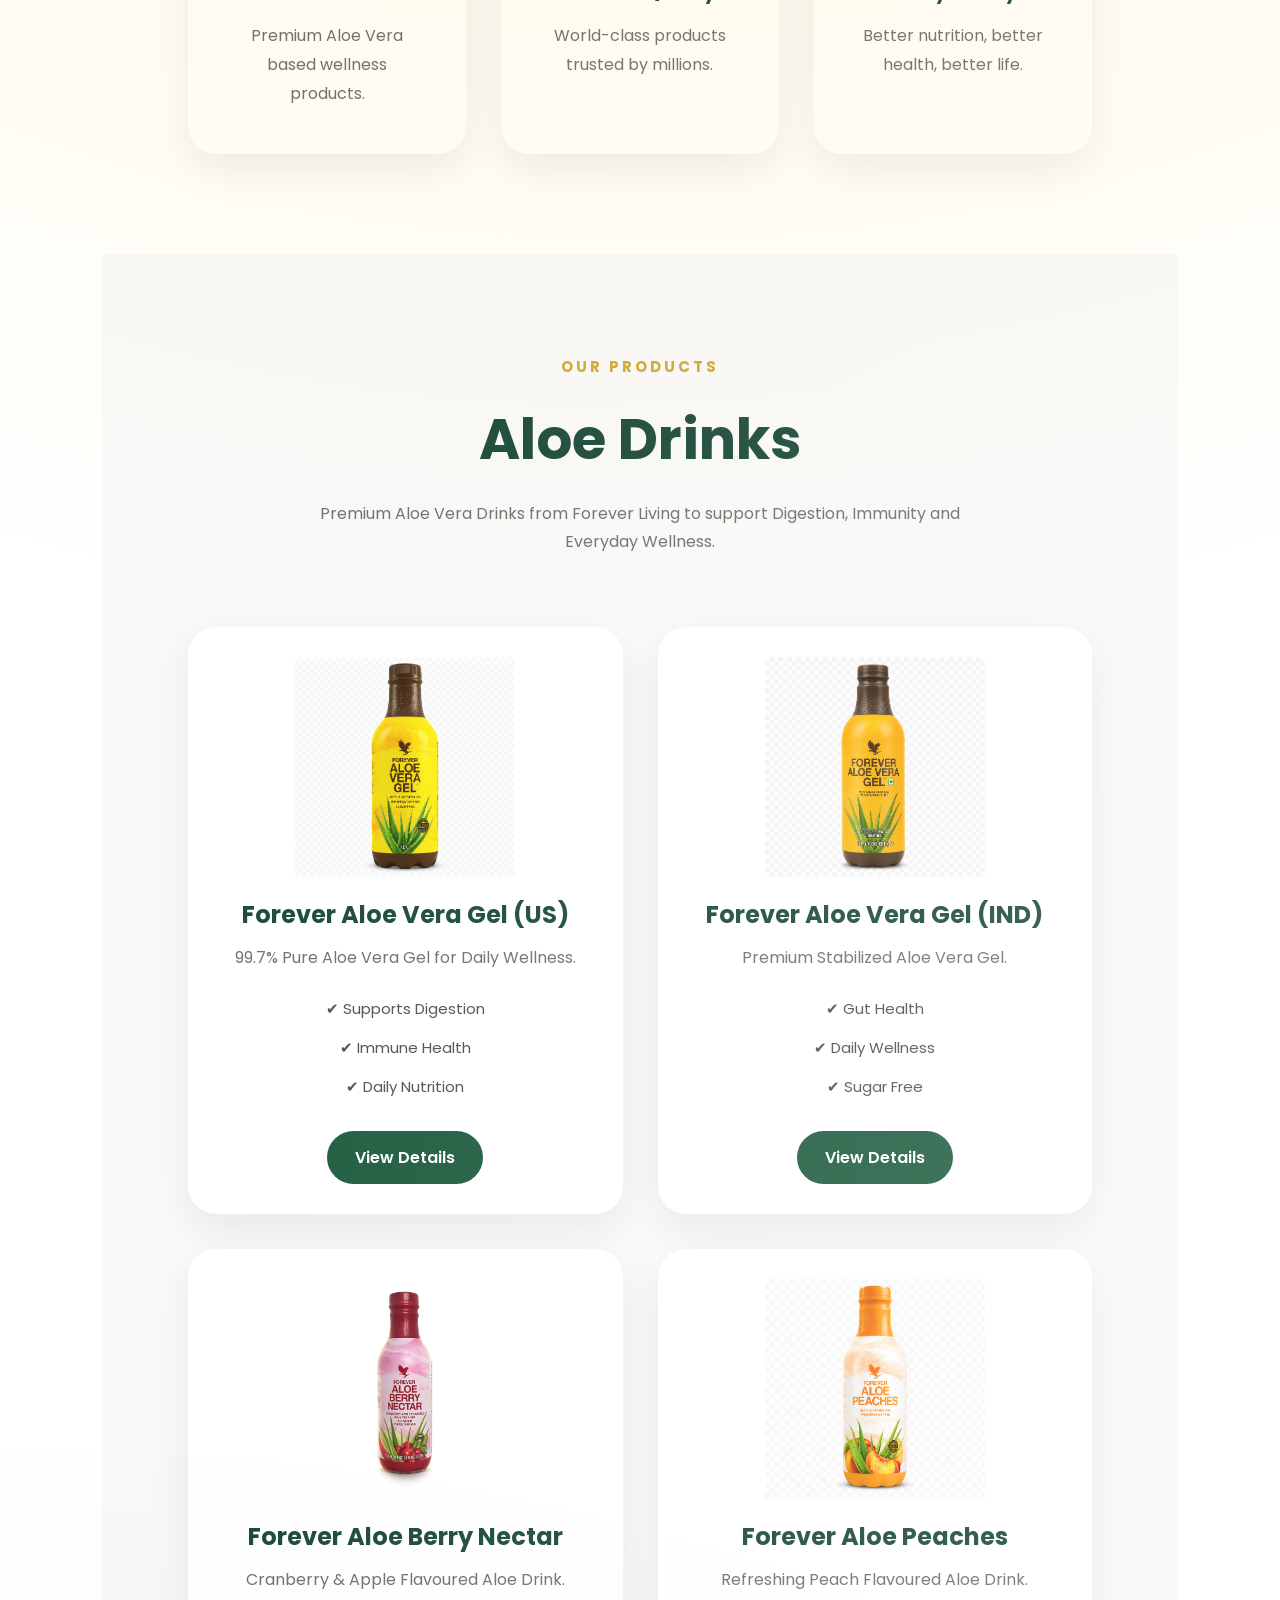
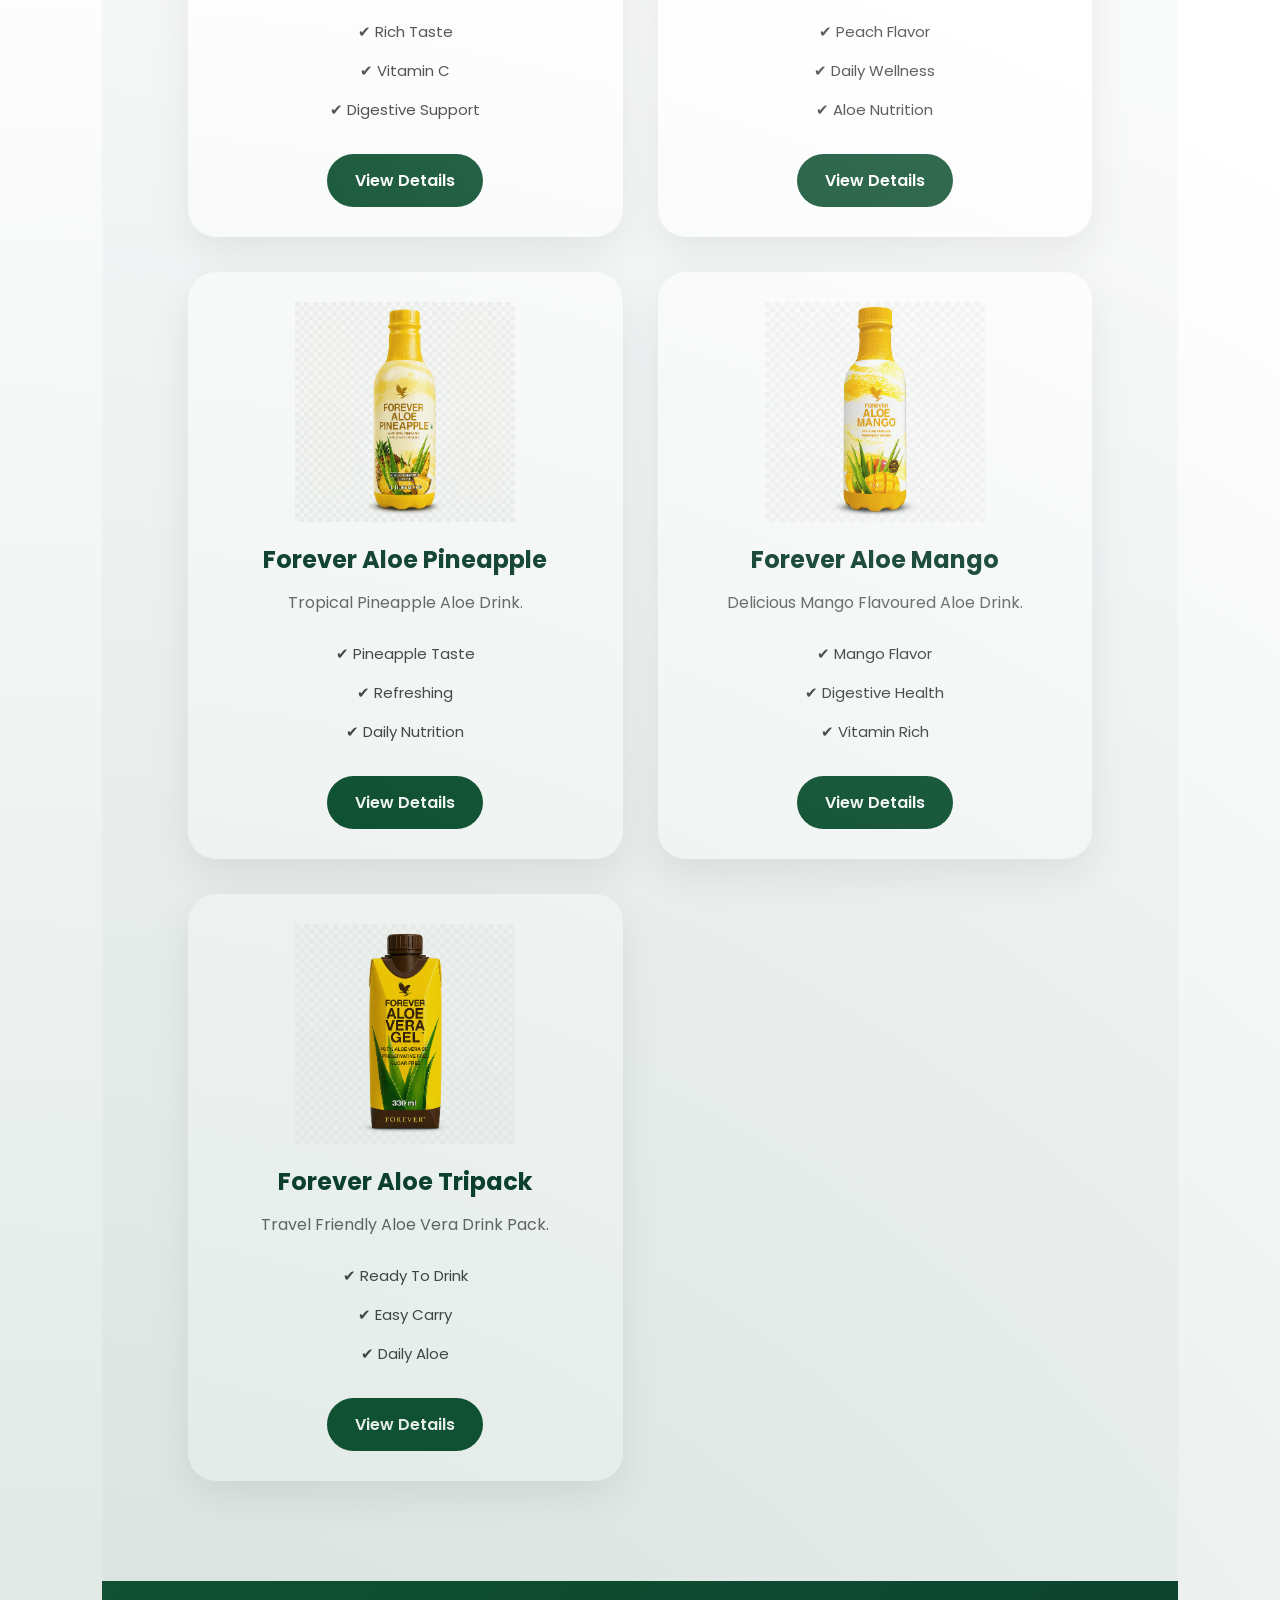
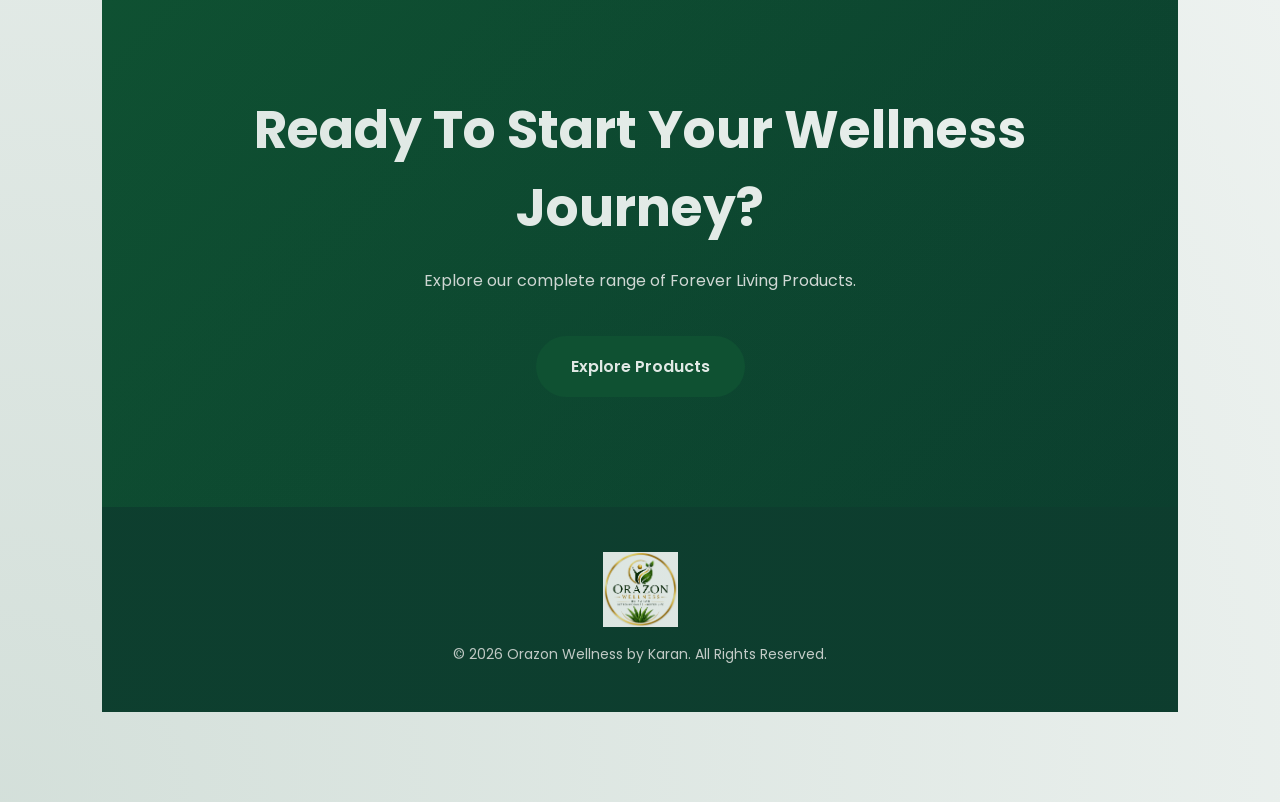
==== commit e58deda6: "Add class 'products-page' to body element" ====
--- a/index.html
+++ b/index.html
@@ -21,7 +21,7 @@
     href="https://cdnjs.cloudflare.com/ajax/libs/font-awesome/6.7.2/css/all.min.css">
 
 </head>
-<body>
+<body class="products-page">
 
 <!-- ================= HEADER ================= -->
 
--- a/style.css
+++ b/style.css
@@ -20,8 +20,9 @@
 }
 
 body{
-    background:#F8F9FA;
-    color:#1F2937;
+    font-family:'Poppins',sans-serif;
+    background:#f7f5ef;
+    color:#222;
     overflow-x:hidden;
 }
 
@@ -459,84 +460,164 @@
 
 .section-title h2{
 
+    font-size:56px;
+
+    color:var(--dark);
+
+    margin:18px 0;
+
+}
+
+.section-title p{
+
+    color:#666;
+
+    max-width:700px;
+
+    margin:auto;
+
+    line-height:1.8;
+
+}
+
+.features-grid{
+
+    display:grid;
+
+    grid-template-columns:repeat(3,1fr);
+
+    gap:35px;
+
+}
+
+.feature-card{
+
+    background:#fff;
+
+    padding:45px;
+
+    border-radius:28px;
+
+    text-align:center;
+
+    box-shadow:0 15px 40px rgba(0,0,0,.08);
+
+    transition:.35s;
+
+}
+
+.feature-card:hover{
+
+    transform:translateY(-10px);
+
+}
+
+.feature-card i{
+
     font-size:48px;
 
+    color:var(--gold);
+
+    margin-bottom:25px;
+
+}
+
+.feature-card h3{
+
     color:var(--dark);
 
-    margin:18px 0;
-
-}
-
-.section-title p{
+    margin-bottom:15px;
+
+}
+
+.feature-card p{
 
     color:#666;
 
-    max-width:700px;
-
-    margin:auto;
-
     line-height:1.8;
 
 }
-
-.features-grid{
-
+/*=========================================
+          ALOE DRINKS SECTION
+=========================================*/
+
+.aloe-drinks{
+    padding:100px 8%;
+    background:#F8F9FA;
+}
+
+.products-grid{
     display:grid;
-
-    grid-template-columns:repeat(3,1fr);
-
+    grid-template-columns:repeat(auto-fit,minmax(280px,1fr));
     gap:35px;
-
-}
-
-.feature-card{
-
+    margin-top:60px;
+}
+
+.product-card{
     background:#fff;
-
-    padding:45px;
-
     border-radius:28px;
-
+    padding:30px;
     text-align:center;
-
     box-shadow:0 15px 40px rgba(0,0,0,.08);
-
     transition:.35s;
-
-}
-
-.feature-card:hover{
-
+    overflow:hidden;
+}
+
+.product-card:hover{
     transform:translateY(-10px);
-
-}
-
-.feature-card i{
-
-    font-size:48px;
-
-    color:var(--gold);
-
+    box-shadow:0 25px 60px rgba(0,0,0,.15);
+}
+
+.product-card img{
+    width:220px;
+    height:220px;
+    object-fit:contain;
+    margin:0 auto 20px;
+    transition:.35s;
+}
+
+.product-card:hover img{
+    transform:scale(1.08);
+}
+
+.product-card h3{
+    font-size:24px;
+    color:var(--dark);
+    margin-bottom:12px;
+}
+
+.product-card p{
+    color:#666;
+    line-height:1.7;
+    margin-bottom:18px;
+}
+
+.product-card ul{
+    list-style:none;
+    padding:0;
     margin-bottom:25px;
-
-}
-
-.feature-card h3{
-
+}
+
+.product-card ul li{
+    padding:8px 0;
+    color:#444;
+    font-size:15px;
+}
+
+.product-btn{
+    display:inline-block;
+    padding:14px 28px;
+    background:var(--green);
+    color:#fff;
+    border-radius:50px;
+    font-weight:600;
+    transition:.35s;
+}
+
+.product-btn:hover{
+    background:var(--gold);
     color:var(--dark);
-
-    margin-bottom:15px;
-
-}
-
-.feature-card p{
-
-    color:#666;
-
-    line-height:1.8;
-
-}
-
+}
 /*=========================================
             CTA SECTION
 =========================================*/
@@ -789,7 +870,29 @@
     .feature-card{
         padding:30px;
     }
-
+/* Aloe Drinks Mobile */
+
+.aloe-drinks{
+    padding:70px 6%;
+}
+
+.products-grid{
+    grid-template-columns:1fr;
+    gap:25px;
+}
+
+.product-card{
+    padding:25px;
+}
+
+.product-card img{
+    width:180px;
+    height:180px;
+}
+
+.product-card h3{
+    font-size:22px;
+}
     /* CTA */
 
     .cta{
@@ -820,3 +923,298 @@
     letter-spacing:1px;
 }
 }
+
+/*=========================================
+          PRODUCTS PAGE
+=========================================*/
+
+.products-header{
+    width:100%;
+    background:#ffffff;
+    box-shadow:0 2px 15px rgba(0,0,0,.05);
+}
+
+.products-page{
+
+    position:relative;
+
+    overflow:hidden;
+
+    min-height:100vh;
+
+    padding:90px 8%;
+
+    background:
+
+    linear-gradient(
+        rgba(255,250,242,.82),
+        rgba(248,245,236,.90)
+    ),
+
+    url("images/aloe-bg.jpg");
+
+    background-size:cover;
+
+    background-position:center;
+
+    background-repeat:no-repeat;
+
+    background-attachment:fixed;
+
+}
+.products-page::before{
+
+    content:"";
+
+    position:absolute;
+
+    inset:0;
+
+    background:
+
+    radial-gradient(circle at top center,
+    rgba(255,215,100,.35),
+    transparent 40%),
+
+    radial-gradient(circle at bottom left,
+    rgba(15,81,50,.18),
+    transparent 45%),
+
+    radial-gradient(circle at right,
+    rgba(255,255,255,.25),
+    transparent 50%);
+
+    pointer-events:none;
+
+}
+
+.products-title{
+    text-align:center;
+    margin-bottom:70px;
+}
+
+.products-title span{
+    display:inline-block;
+    color:#b8860b;
+    font-size:13px;
+    font-weight:700;
+    letter-spacing:3px;
+    margin-bottom:12px;
+}
+
+.products-title h1{
+    font-size:48px;
+    color:#114b2d;
+    font-weight:700;
+    margin-bottom:18px;
+}
+
+.products-title p{
+    max-width:700px;
+    margin:auto;
+    color:#666;
+    font-size:18px;
+    line-height:1.8;
+}
+
+.category-grid{
+
+    display:grid;
+
+    grid-template-columns:repeat(auto-fit,minmax(280px,1fr));
+
+    gap:35px;
+
+}
+
+.category-card{
+
+    position:relative;
+
+    overflow:hidden;
+
+    background:rgba(255,255,255,.88);
+
+    backdrop-filter:blur(18px);
+
+    -webkit-backdrop-filter:blur(18px);
+
+    border-radius:28px;
+
+    padding:45px 30px;
+
+    text-align:center;
+
+    text-decoration:none;
+
+    color:#222;
+
+    transition:.4s;
+
+    border:1px solid rgba(255,255,255,.45);
+
+    box-shadow:
+        0 20px 50px rgba(0,0,0,.12),
+        0 5px 15px rgba(212,175,55,.08);
+
+}
+
+.category-card:hover{
+
+    transform:translateY(-14px) scale(1.03);
+
+    box-shadow:
+    0 30px 65px rgba(0,0,0,.18);
+
+    border-color:#d4af37;
+
+}
+.category-icon{
+
+    width:90px;
+
+    height:90px;
+
+    margin:auto;
+
+    border-radius:50%;
+
+    background:#f9f6ec;
+
+    display:flex;
+
+    justify-content:center;
+
+    align-items:center;
+
+    font-size:42px;
+
+    margin-bottom:25px;
+
+    transition:.4s;
+
+}
+
+.category-card:hover .category-icon{
+
+    background:#d4af37;
+
+    transform:rotate(8deg) scale(1.08);
+
+}
+
+.category-card h2{
+
+    font-size:28px;
+
+    color:#114b2d;
+
+    margin-bottom:12px;
+
+}
+
+.category-card p{
+
+    color:#666;
+
+    line-height:1.8;
+
+    font-size:15px;
+
+}
+
+/*=========================================
+      PRODUCTS PAGE - PART 2
+=========================================*/
+
+/* Premium Hover Glow */
+
+.category-card::before{
+    content:"";
+    position:absolute;
+    inset:0;
+    border-radius:25px;
+    background:linear-gradient(135deg,
+        rgba(212,175,55,.15),
+        transparent,
+        rgba(17,75,45,.08));
+    opacity:0;
+    transition:.4s;
+    pointer-events:none;
+}
+
+.category-card{
+    position:relative;
+    overflow:hidden;
+}
+
+.category-card:hover::before{
+    opacity:1;
+}
+
+/* Active Navbar */
+
+.nav-menu li a.active{
+    color:#0d6b3c;
+    font-weight:700;
+}
+
+/* Footer */
+
+.footer{
+    background:#0d3b2e;
+    color:#fff;
+    text-align:center;
+    padding:45px 20px;
+}
+
+.footer-logo{
+    width:75px;
+    margin-bottom:15px;
+}
+
+.footer p{
+    color:#ddd;
+    font-size:14px;
+    line-height:1.8;
+}
+
+/* Mobile */
+
+@media(max-width:768px){
+
+.products-page{
+    padding:70px 20px;
+}
+
+.products-title h1{
+    font-size:34px;
+}
+
+.products-title p{
+    font-size:15px;
+}
+
+.category-grid{
+    gap:22px;
+}
+
+.category-card{
+    padding:35px 20px;
+}
+
+.category-icon{
+    width:75px;
+    height:75px;
+    font-size:34px;
+}
+
+.category-card h2{
+    font-size:22px;
+}
+
+.category-card p{
+    font-size:14px;
+}
+
+}
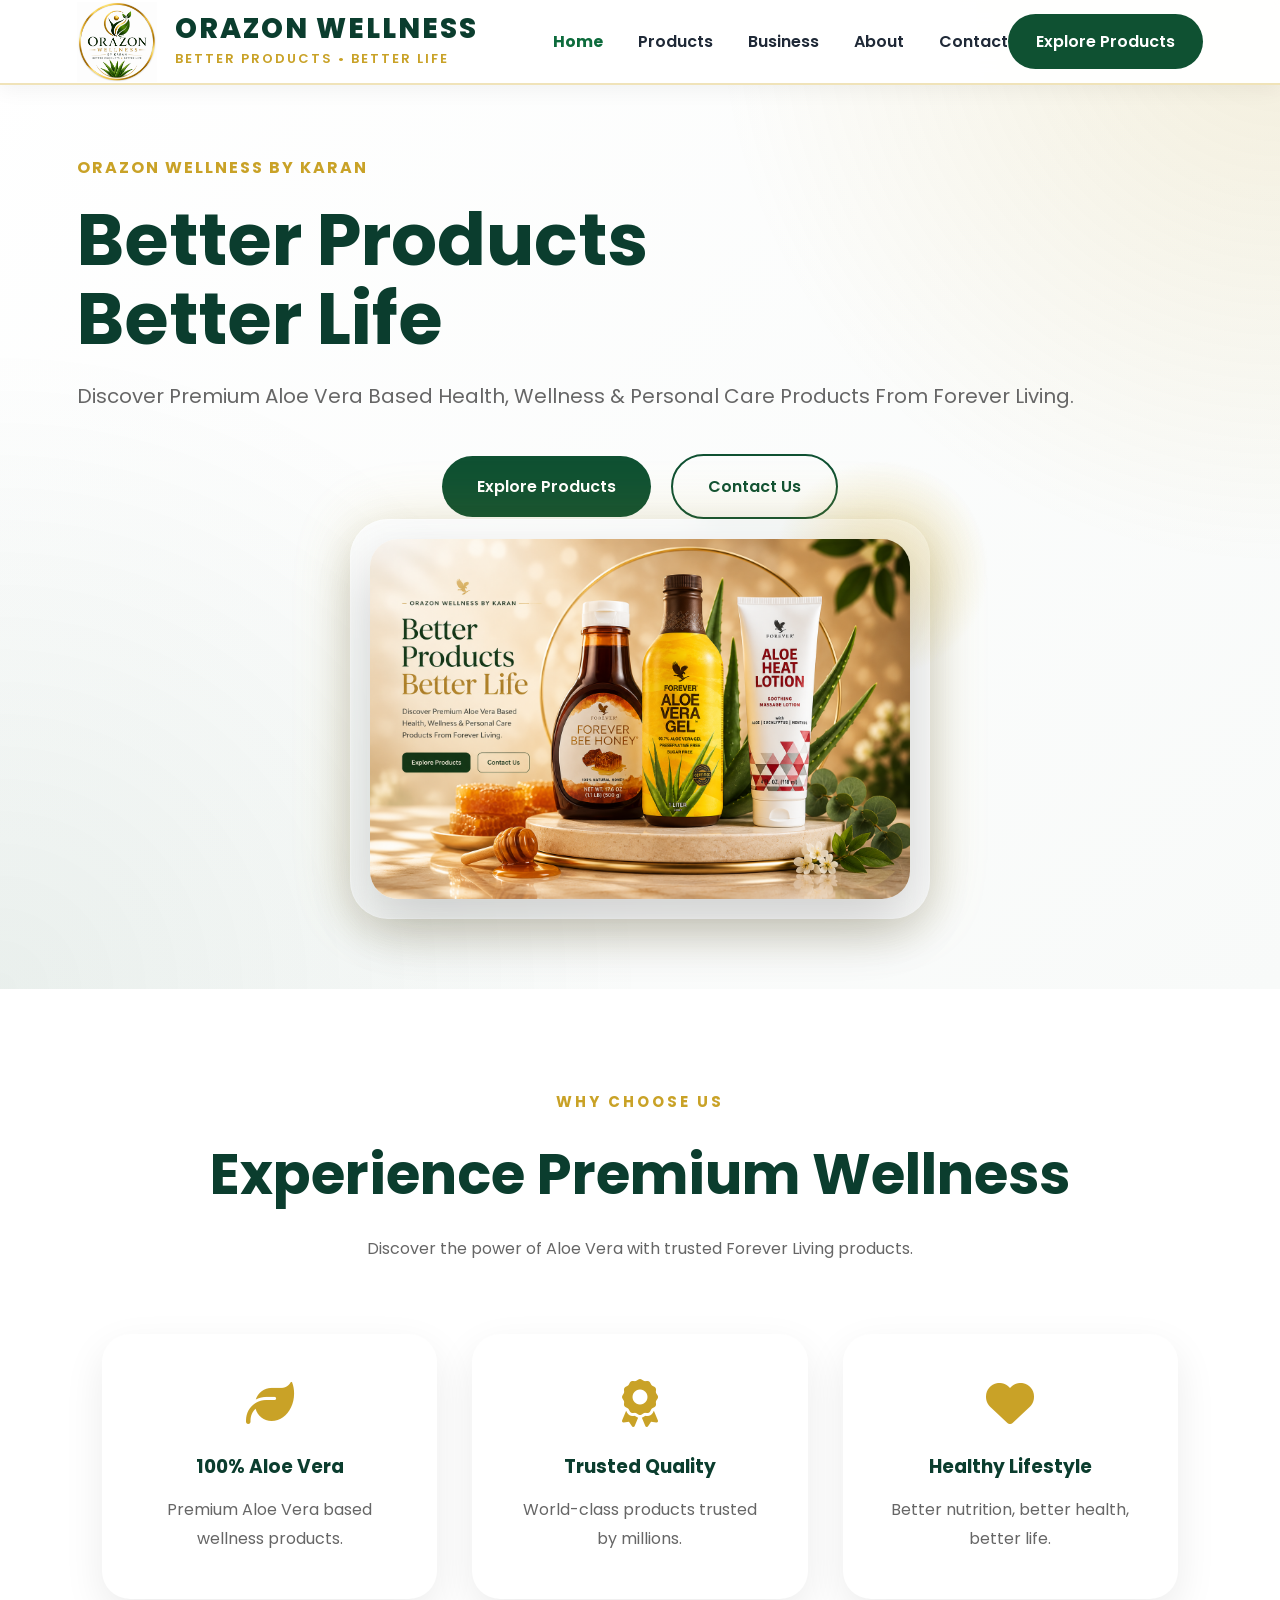
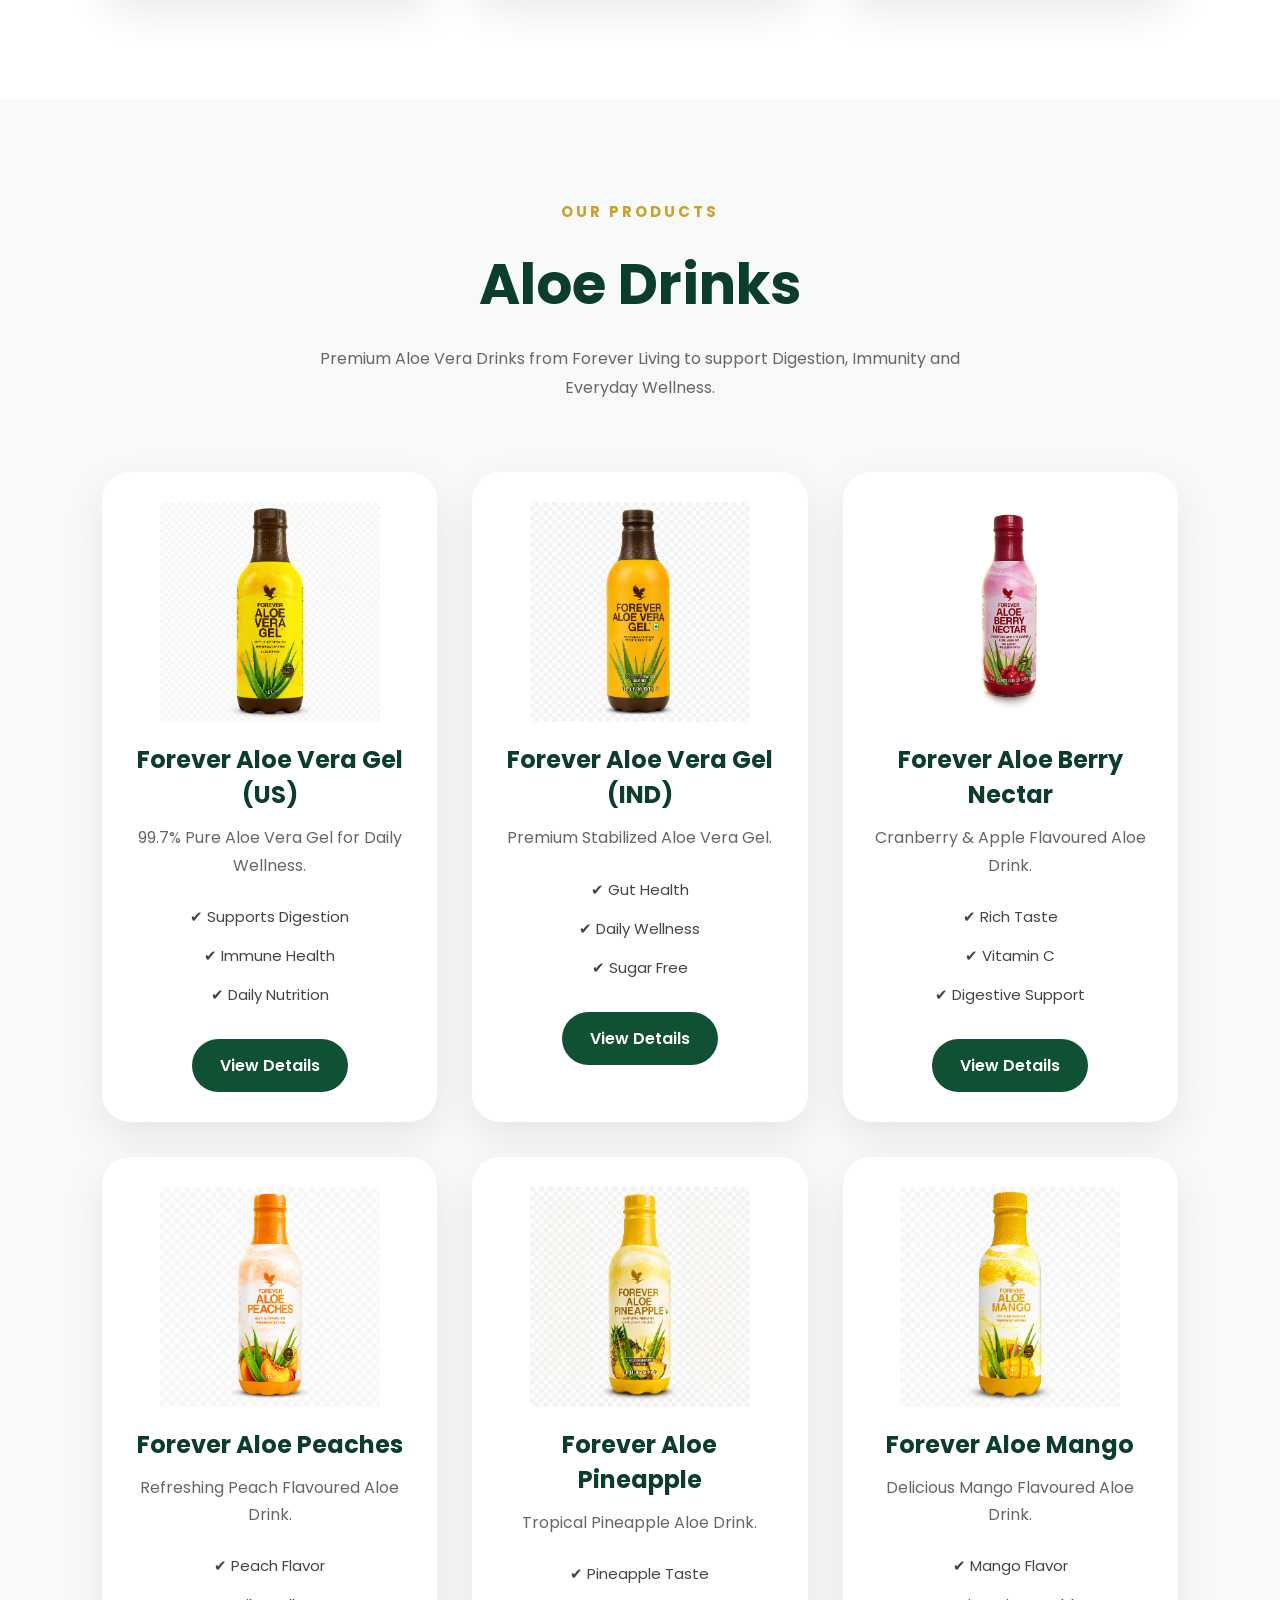
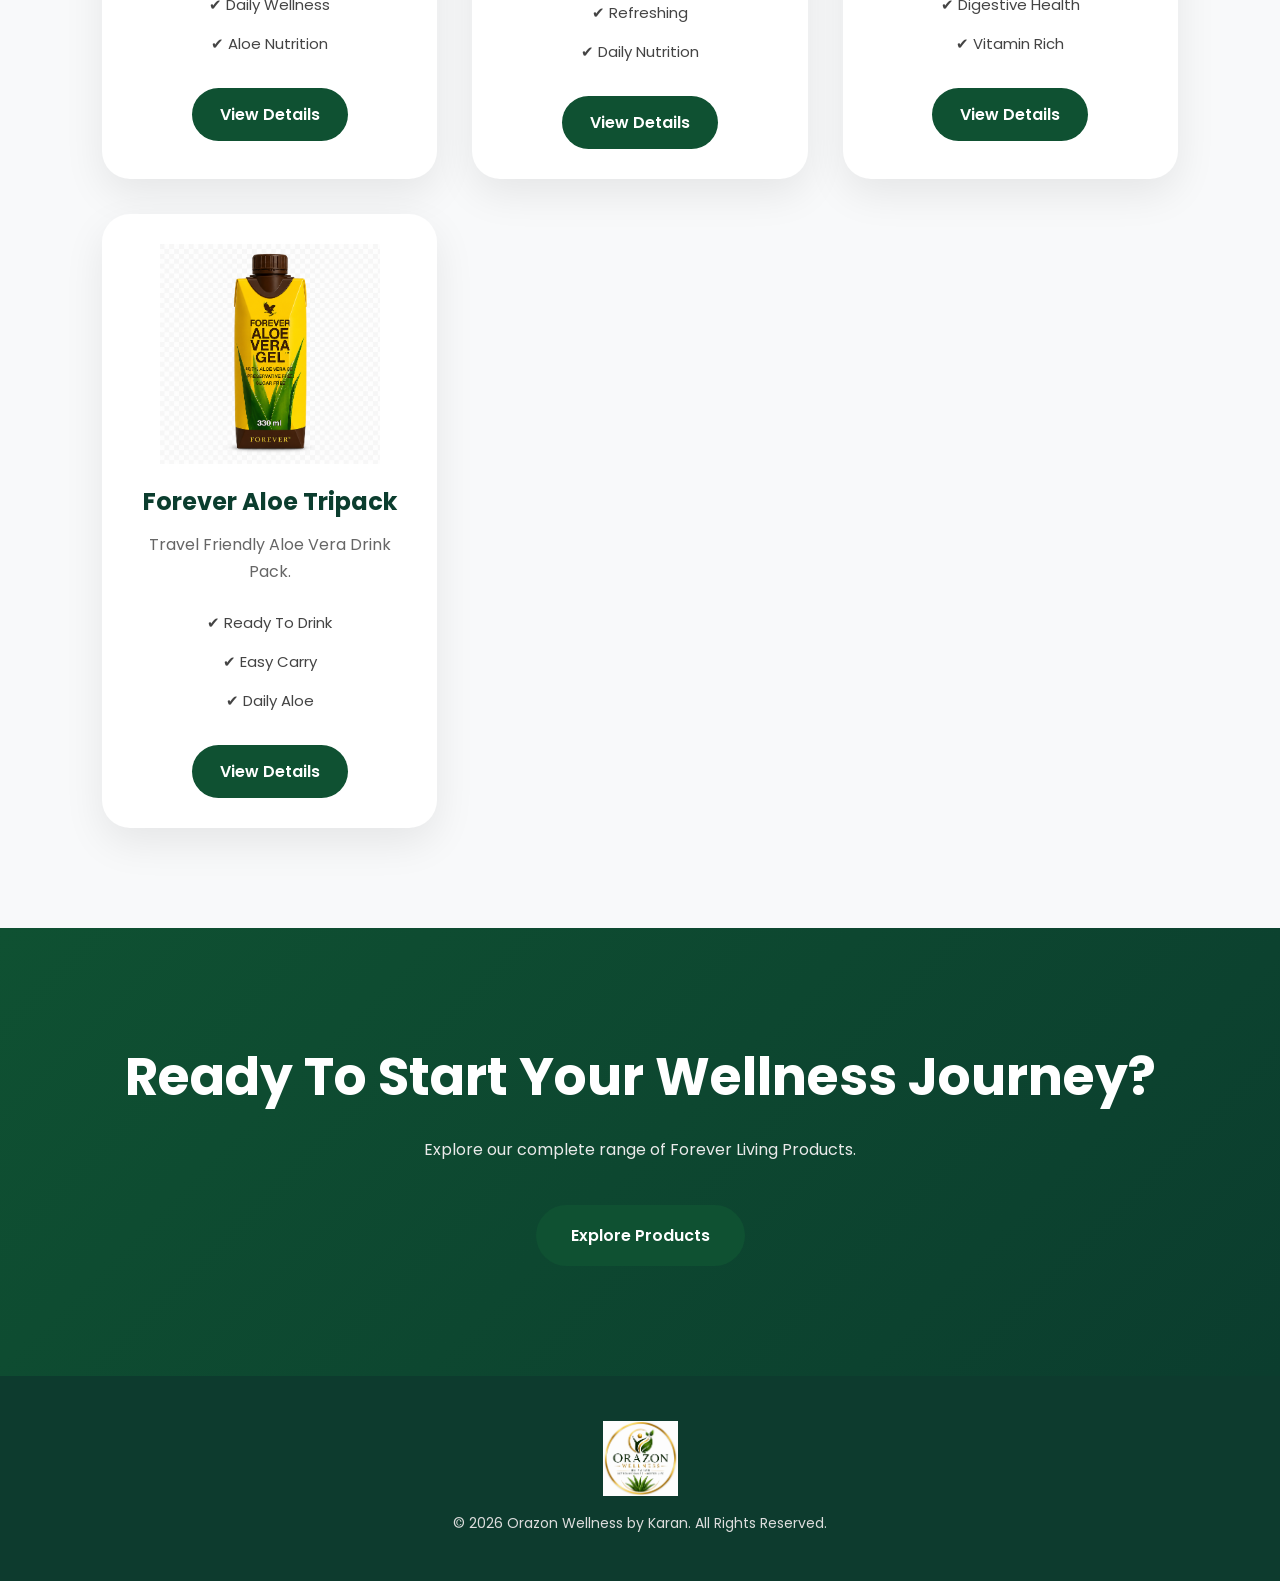
==== commit eac43ba5: "Fix body class in index.html" ====
--- a/index.html
+++ b/index.html
@@ -21,7 +21,7 @@
     href="https://cdnjs.cloudflare.com/ajax/libs/font-awesome/6.7.2/css/all.min.css">
 
 </head>
-<body class="products-page">
+<body>
 
 <!-- ================= HEADER ================= -->
 
